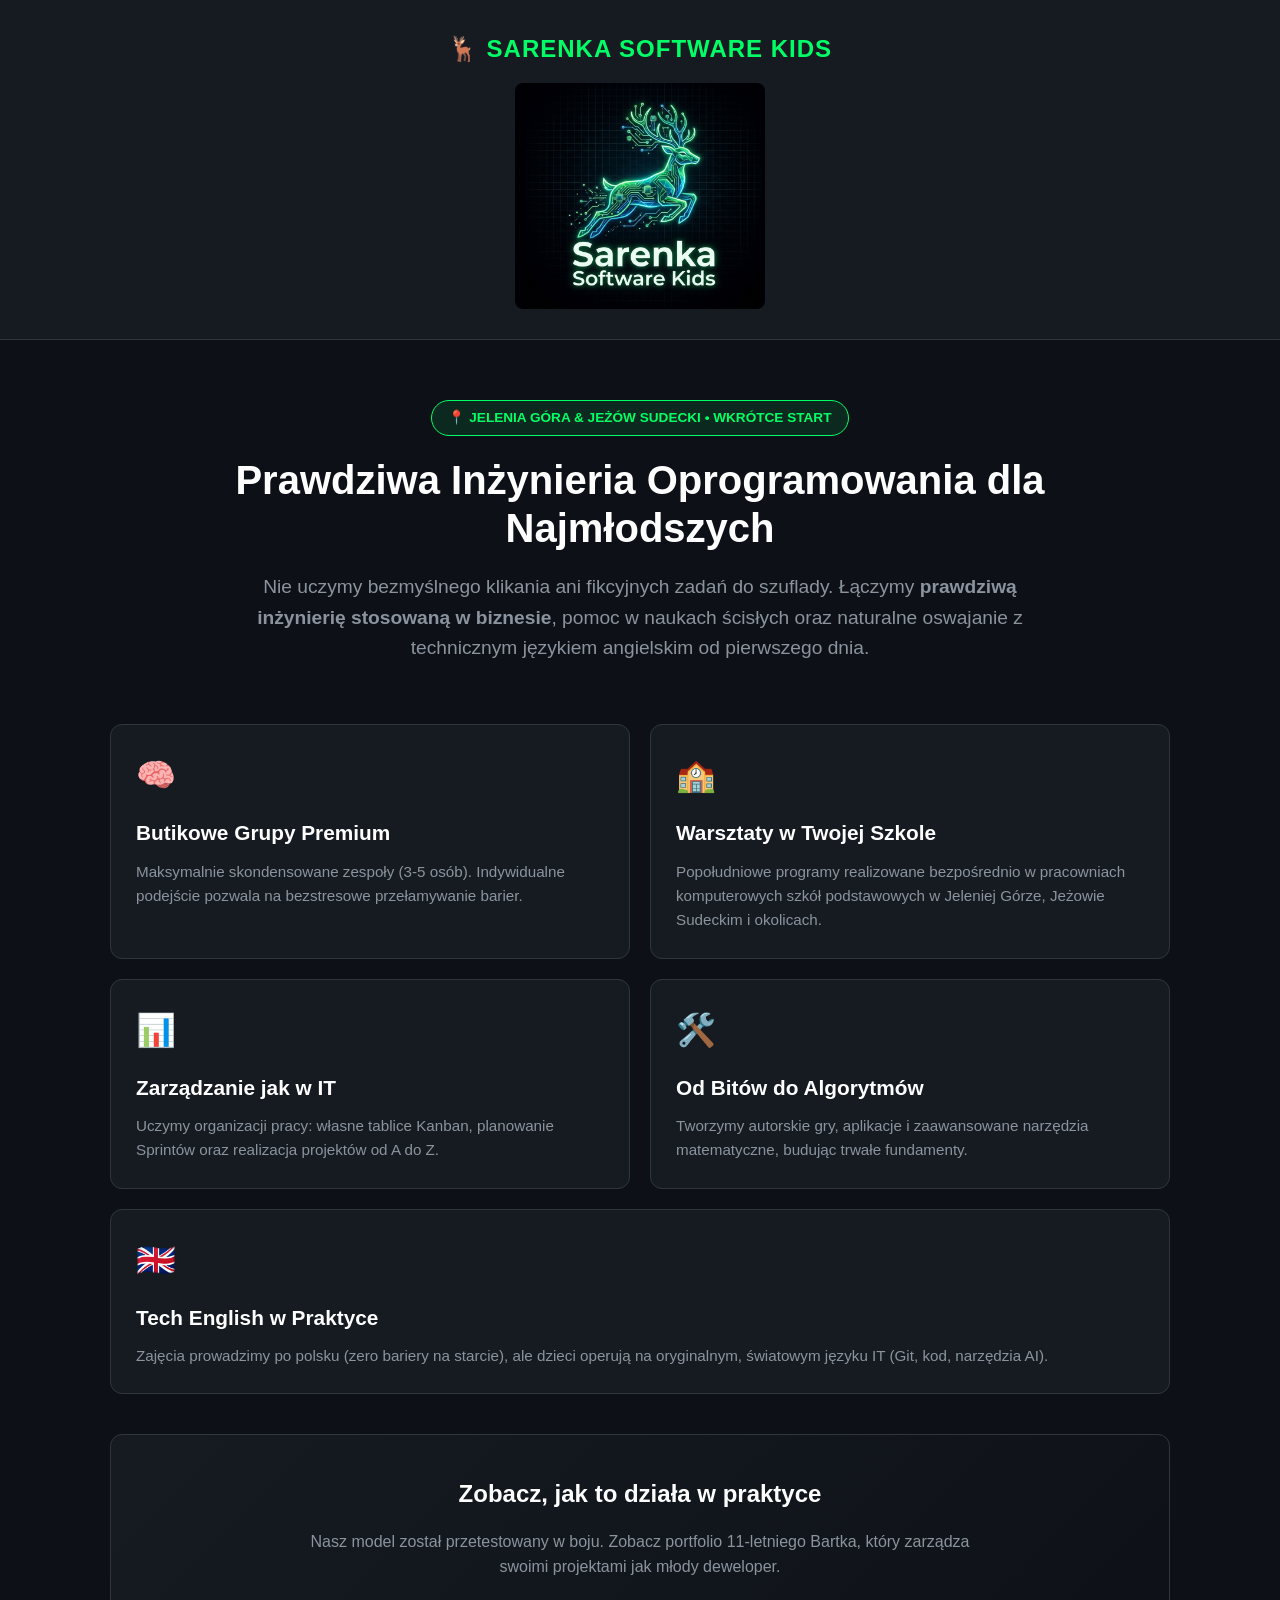
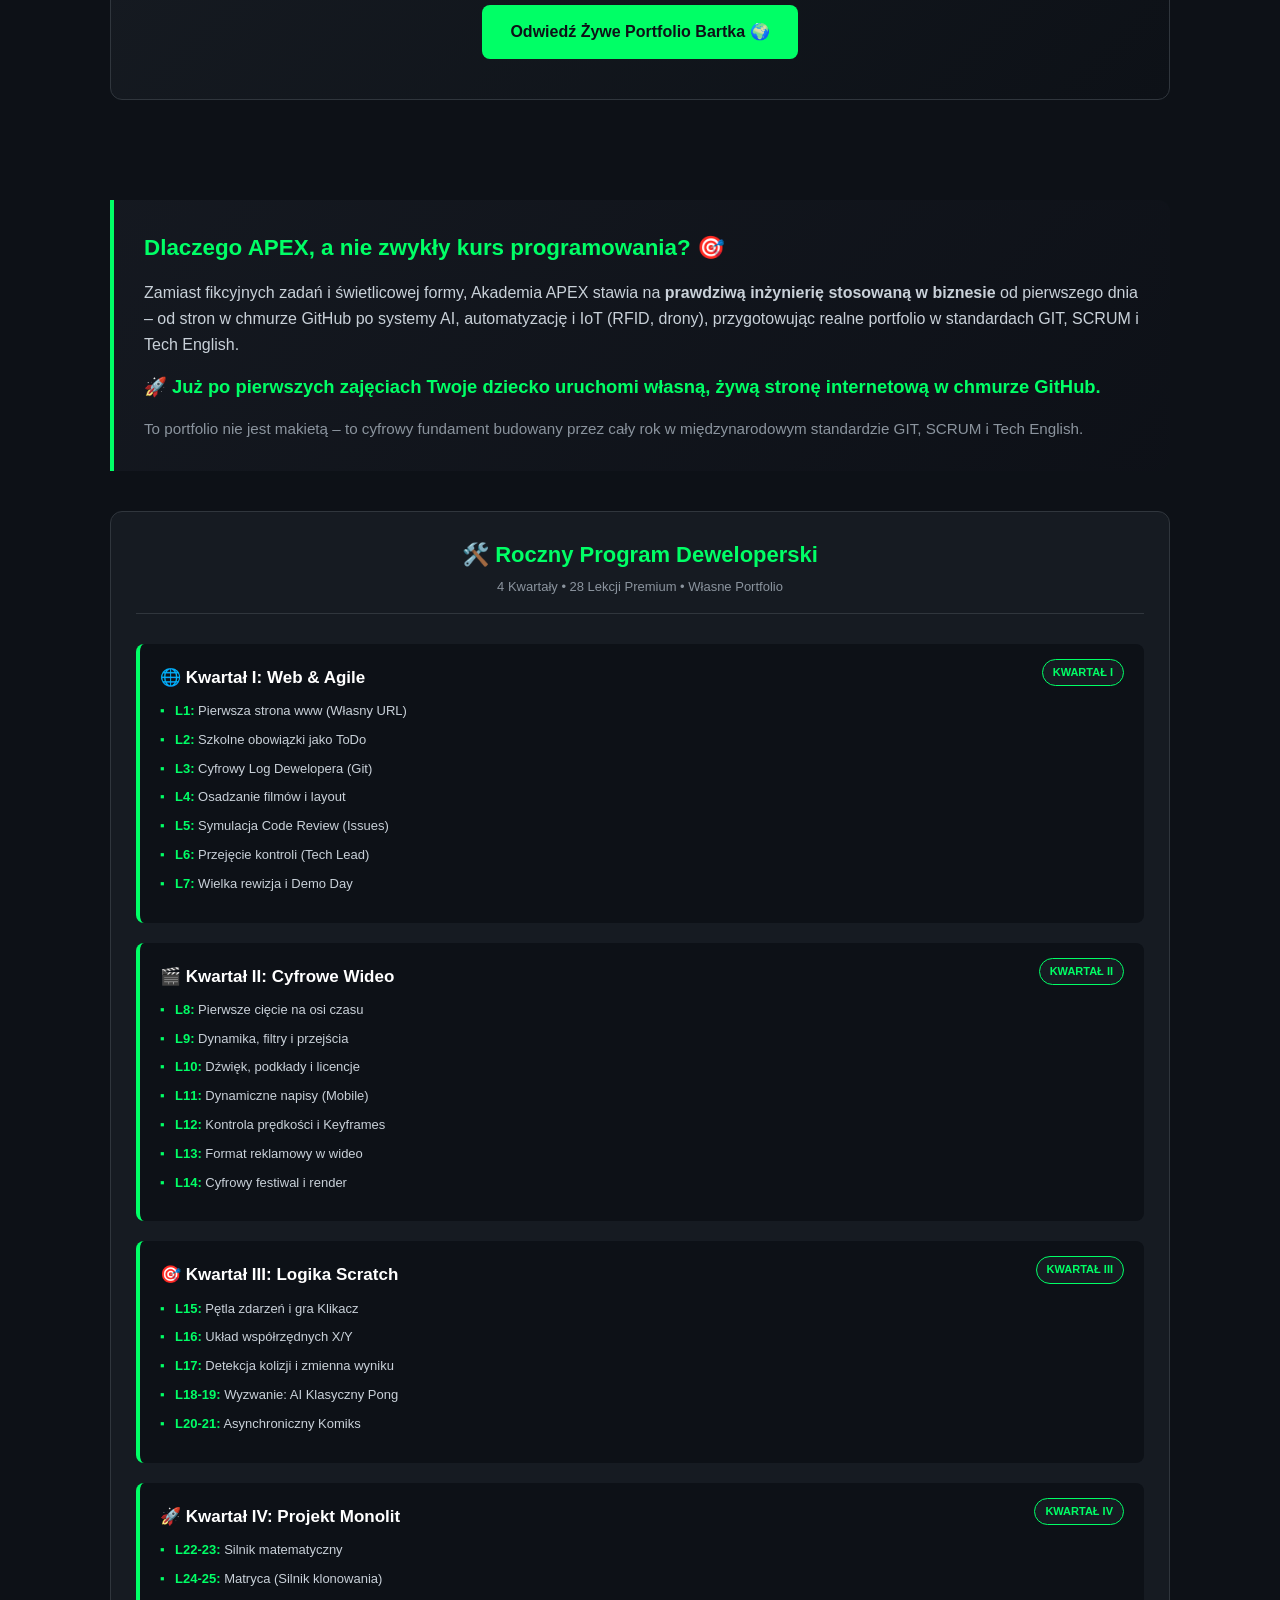
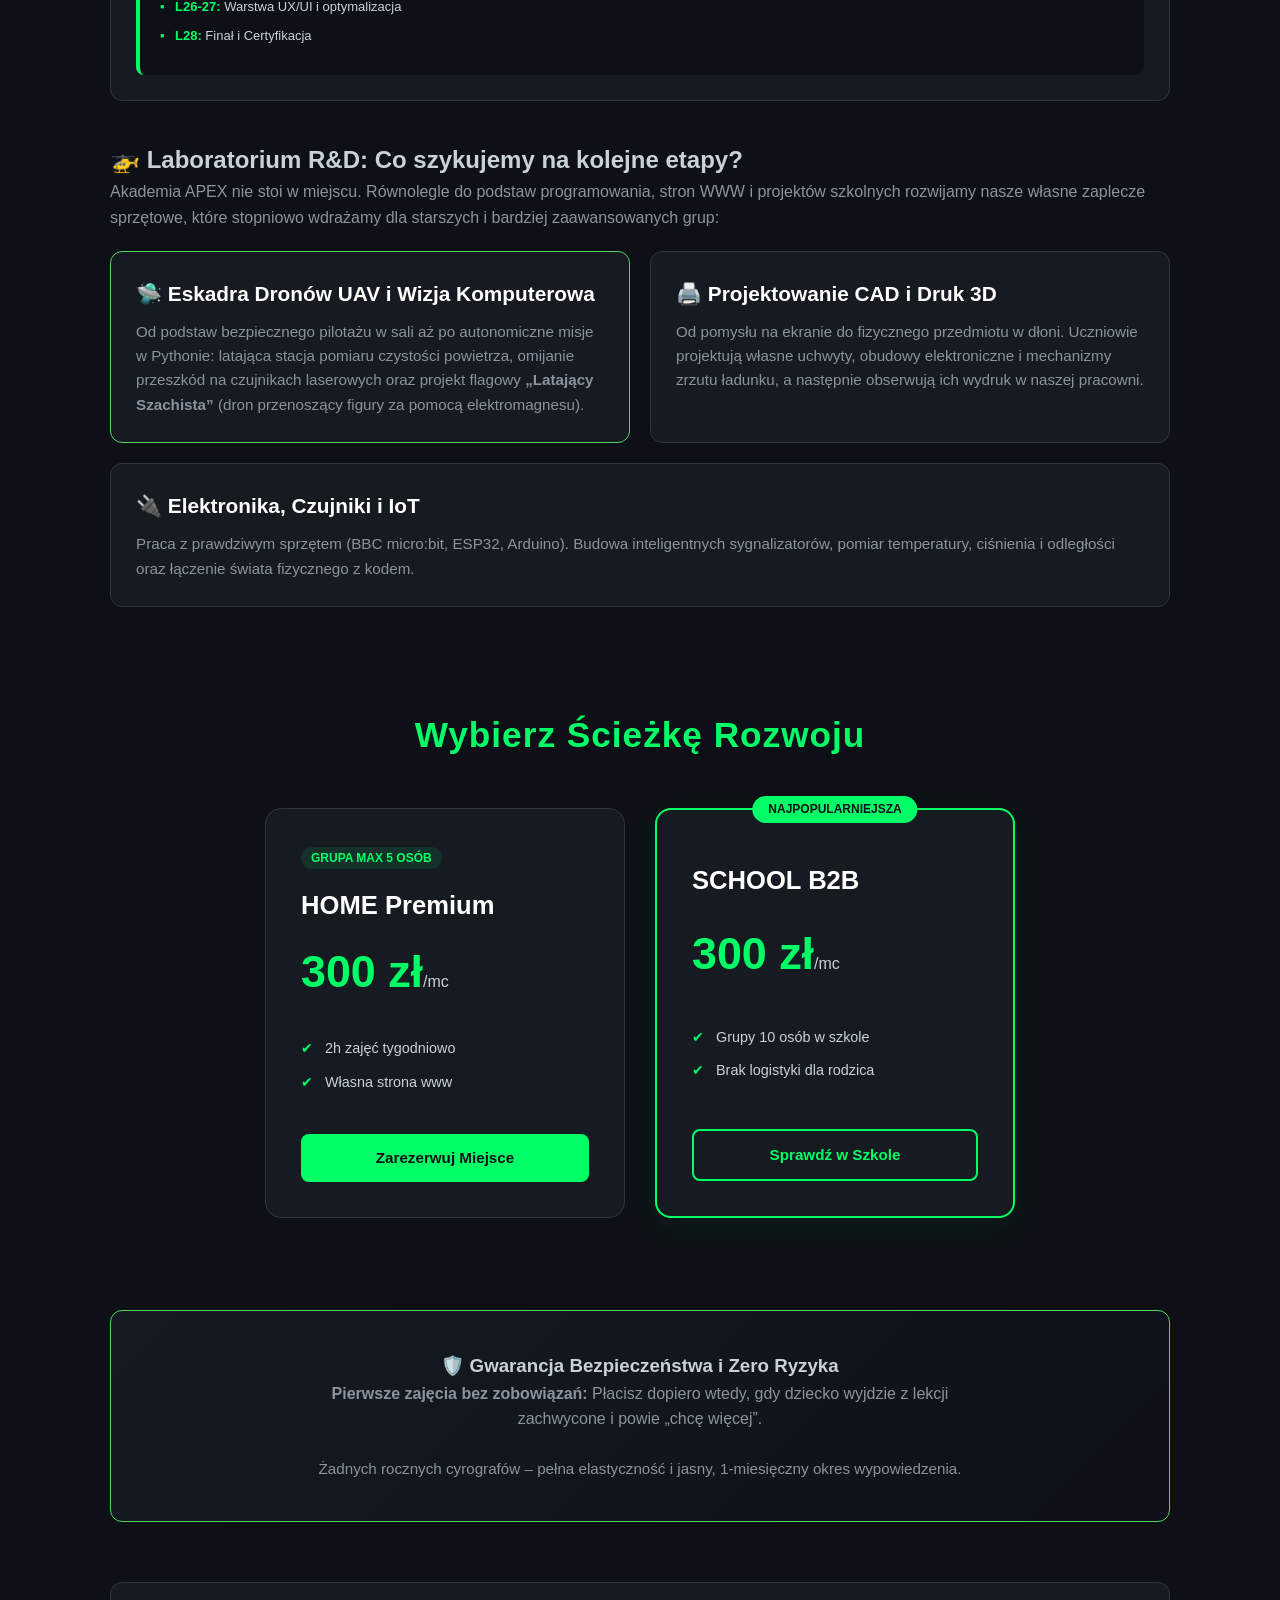
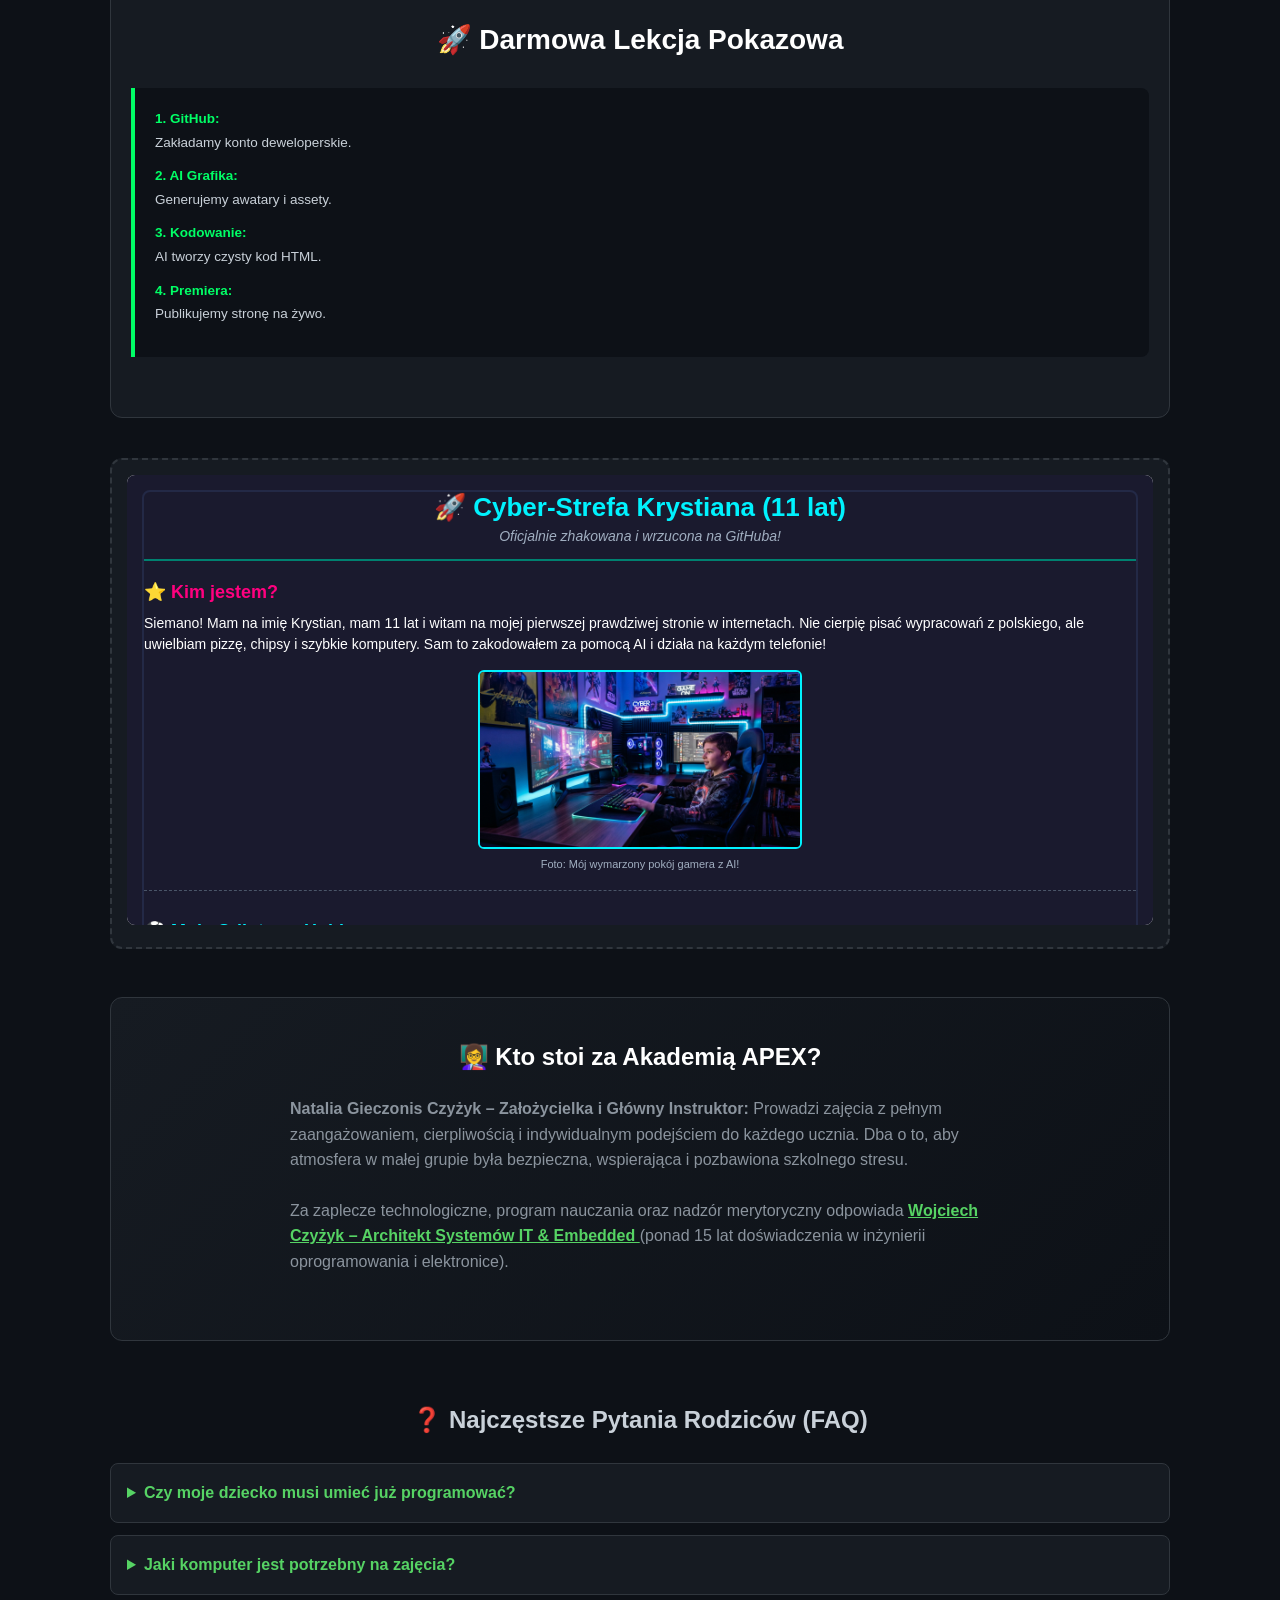
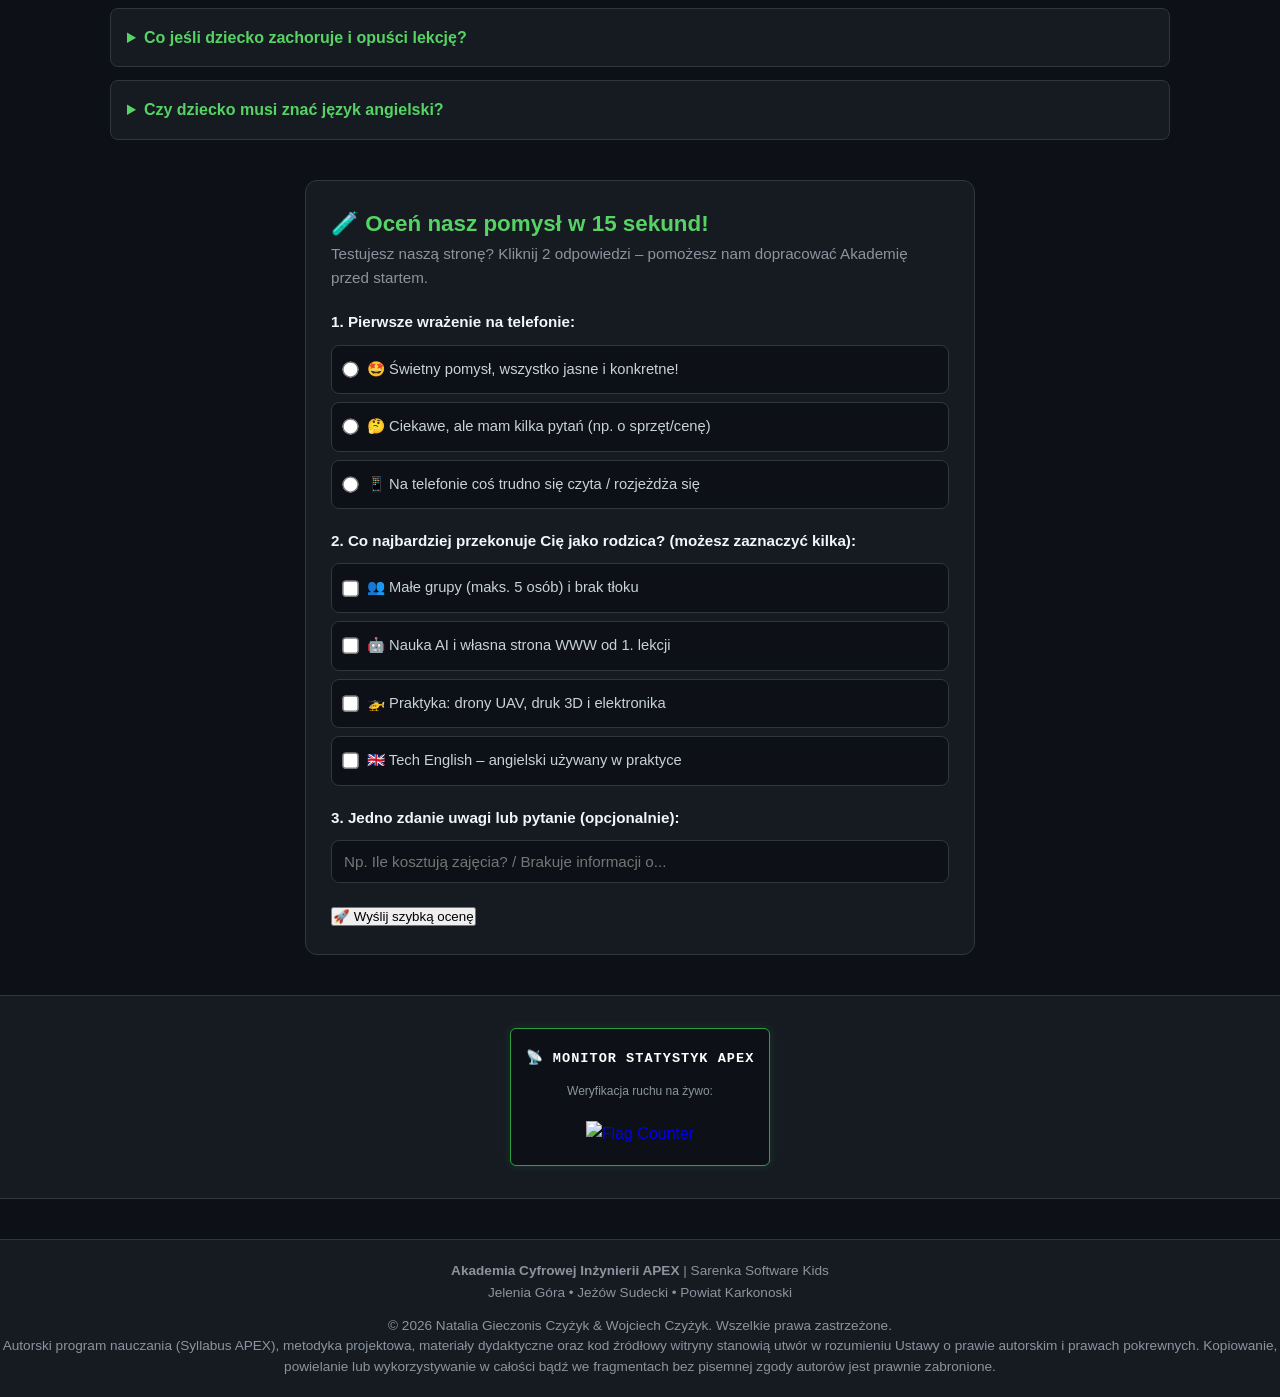
==== index.html @ 39eab071 "Implement UAT feedback form in index.html Added a new UAT feedback section with form inputs for user" ====
<!DOCTYPE html>
<html lang="pl">
<head>
    <meta charset="UTF-8">
    <meta name="viewport" content="width=device-width, initial-scale=1.0">
    <title>Sarenka Software Kids | Nowy Wymiar Edukacji</title>
    <link rel="stylesheet" href="style.css">
    <meta name="description" content="Butikowe warsztaty programowania, AI i projektowania stron WWW dla dzieci w Jeleniej Górze i Jeżowie Sudeckim. Małe grupy max 5 osób. Sprawdź Akademię APEX!">
   <meta property="og:title" content="Sarenka Software Kids | Akademia Cyfrowej Inżynierii APEX">
   <meta property="og:description" content="Już po pierwszych zajęciach Twoje dziecko uruchomi własną stronę WWW w chmurze. Zobacz żywe portfolio 11-letniego Bartka i zarezerwuj miejsce!">
   <meta property="og:image" content="https://wojciechczyzyk.github.io/sarenka/logo-sarenka.jpg">
   <meta property="og:url" content="https://wojciechczyzyk.github.io/sarenka/index.html">
   <meta property="og:type" content="website"> 
</head>
<body>
<header>
    <div class="container">
        <div class="logo-container">
            <div class="logo-placeholder-text">🦌 SARENKA SOFTWARE KIDS</div>
            <div class="logo-description">
                <img src="logo-sarenka.jpg" alt="Logo Sarenka" class="main-logo">
            </div>
        </div>
    </div>
</header>

<main class="container">
    
    <section class="hero">
        <div class="badge">📍 JELENIA GÓRA & JEŻÓW SUDECKI • WKRÓTCE START</div>
      
        <h1>Prawdziwa Inżynieria Oprogramowania dla Najmłodszych</h1>
        <p class="lead">  Nie uczymy bezmyślnego klikania ani fikcyjnych zadań do szuflady. Łączymy <strong>prawdziwą inżynierię stosowaną w biznesie</strong>, pomoc w naukach ścisłych oraz naturalne oswajanie z technicznym językiem angielskim od pierwszego dnia.
  </p>

    </section>

        <section class="grid">
        <div class="card">
            <span class="card-icon">🧠</span>
            <h3>Butikowe Grupy Premium</h3>
            <p>Maksymalnie skondensowane zespoły (3-5 osób). Indywidualne podejście pozwala na bezstresowe przełamywanie barier.</p>
        </div>
        <div class="card">
            <span class="card-icon">🏫</span>
            <h3>Warsztaty w Twojej Szkole</h3>
            <p>Popołudniowe programy realizowane bezpośrednio w pracowniach komputerowych szkół podstawowych w Jeleniej Górze, Jeżowie Sudeckim i okolicach.</p>
        </div>
        <div class="card">
            <span class="card-icon">📊</span>
            <h3>Zarządzanie jak w IT</h3>
            <p>Uczymy organizacji pracy: własne tablice Kanban, planowanie Sprintów oraz realizacja projektów od A do Z.</p>
        </div> 
        <div class="card">
            <span class="card-icon">🛠️</span>
            <h3>Od Bitów do Algorytmów</h3>
            <p>Tworzymy autorskie gry, aplikacje i zaawansowane narzędzia matematyczne, budując trwałe fundamenty.</p>
        </div>
        <div class="card">
            <span class="card-icon">🇬🇧</span>
            <h3>Tech English w Praktyce</h3>
             <p>Zajęcia prowadzimy po polsku (zero bariery na starcie), ale dzieci operują na oryginalnym, światowym języku IT (Git, kod, narzędzia AI).</p>
        </div>
            
    </section>

    <section class="showcase-box">
        <h2>Zobacz, jak to działa w praktyce</h2>
        <p>Nasz model został przetestowany w boju. Zobacz portfolio 11-letniego Bartka, który zarządza swoimi projektami jak młody deweloper.</p>
        <a href="https://bartekczyzyk.github.io" target="_blank" class="showcase-btn">Odwiedź Żywe Portfolio Bartka 🌍</a>
    </section>

    <section id="program-edukacyjny">
        <div class="marketing-intro">
            <h3>Dlaczego APEX, a nie zwykły kurs programowania? 🎯</h3>          
            <p>Zamiast fikcyjnych zadań i świetlicowej formy, Akademia APEX stawia na <strong>prawdziwą inżynierię stosowaną w biznesie</strong> od pierwszego dnia – od stron w chmurze GitHub po systemy AI, automatyzację i IoT (RFID, drony), przygotowując realne portfolio w standardach GIT, SCRUM i Tech English.</p>         
            <p class="highlight-text">🚀 Już po pierwszych zajęciach Twoje dziecko uruchomi własną, żywą stronę internetową w chmurze GitHub.</p>    
            <p class="muted-text">To portfolio nie jest makietą – to cyfrowy fundament budowany przez cały rok w międzynarodowym standardzie GIT, SCRUM i Tech English.</p>
        </div>      
        
        <div class="syllabus-container">
            <div class="syllabus-header">
                <h2>🛠️ Roczny Program Deweloperski</h2>
                <p>4 Kwartały • 28 Lekcji Premium • Własne Portfolio</p>
            </div>
            <!-- Kwartały programu (wygenerowane stylem) -->
            <div class="quarter-card"><div class="quarter-badge">Kwartał I</div><h3>🌐 Kwartał I: Web & Agile</h3><ul class="lessons-list"><li><span>L1:</span> Pierwsza strona www (Własny URL)</li><li><span>L2:</span> Szkolne obowiązki jako ToDo</li><li><span>L3:</span> Cyfrowy Log Dewelopera (Git)</li><li><span>L4:</span> Osadzanie filmów i layout</li><li><span>L5:</span> Symulacja Code Review (Issues)</li><li><span>L6:</span> Przejęcie kontroli (Tech Lead)</li><li><span>L7:</span> Wielka rewizja i Demo Day</li></ul></div>
            <div class="quarter-card"><div class="quarter-badge">Kwartał II</div><h3>🎬 Kwartał II: Cyfrowe Wideo</h3><ul class="lessons-list"><li><span>L8:</span> Pierwsze cięcie na osi czasu</li><li><span>L9:</span> Dynamika, filtry i przejścia</li><li><span>L10:</span> Dźwięk, podkłady i licencje</li><li><span>L11:</span> Dynamiczne napisy (Mobile)</li><li><span>L12:</span> Kontrola prędkości i Keyframes</li><li><span>L13:</span> Format reklamowy w wideo</li><li><span>L14:</span> Cyfrowy festiwal i render</li></ul></div>
            <div class="quarter-card"><div class="quarter-badge">Kwartał III</div><h3>🎯 Kwartał III: Logika Scratch</h3><ul class="lessons-list"><li><span>L15:</span> Pętla zdarzeń i gra Klikacz</li><li><span>L16:</span> Układ współrzędnych X/Y</li><li><span>L17:</span> Detekcja kolizji i zmienna wyniku</li><li><span>L18-19:</span> Wyzwanie: AI Klasyczny Pong</li><li><span>L20-21:</span> Asynchroniczny Komiks</li></ul></div>
            <div class="quarter-card"><div class="quarter-badge">Kwartał IV</div><h3>🚀 Kwartał IV: Projekt Monolit</h3><ul class="lessons-list"><li><span>L22-23:</span> Silnik matematyczny</li><li><span>L24-25:</span> Matryca (Silnik klonowania)</li><li><span>L26-27:</span> Warstwa UX/UI i optymalizacja</li><li><span>L28:</span> Finał i Certyfikacja</li></ul></div>
        </div>
    </section>
<!-------------------- PLANY NA ROZWOJ AKADEMII --------------->

    <!-- SEKCJA: LABORATORIUM R&D (ZAJAWKA KOLEJNYCH ETAPÓW) -->
<section class="section" id="laboratorium-rd">
    <h2>🚁 Laboratorium R&amp;D: Co szykujemy na kolejne etapy?</h2>
    <p style="color: #8b949e; margin-bottom: 20px;">
        Akademia APEX nie stoi w miejscu. Równolegle do podstaw programowania, stron WWW i projektów szkolnych rozwijamy nasze własne zaplecze sprzętowe, które stopniowo wdrażamy dla starszych i bardziej zaawansowanych grup:
    </p>
    <div class="grid">
        <div class="card" style="border-color: #56D364;">
            <h3>🛸 Eskadra Dronów UAV i Wizja Komputerowa</h3>
            <p>Od podstaw bezpiecznego pilotażu w sali aż po autonomiczne misje w Pythonie: latająca stacja pomiaru czystości powietrza, omijanie przeszkód na czujnikach laserowych oraz projekt flagowy <strong>„Latający Szachista”</strong> (dron przenoszący figury za pomocą elektromagnesu).</p>
        </div>
        <div class="card">
            <h3>🖨️ Projektowanie CAD i Druk 3D</h3>
            <p>Od pomysłu na ekranie do fizycznego przedmiotu w dłoni. Uczniowie projektują własne uchwyty, obudowy elektroniczne i mechanizmy zrzutu ładunku, a następnie obserwują ich wydruk w naszej pracowni.</p>
        </div>
        <div class="card">
            <h3>🔌 Elektronika, Czujniki i IoT</h3>
            <p>Praca z prawdziwym sprzętem (BBC micro:bit, ESP32, Arduino). Budowa inteligentnych sygnalizatorów, pomiar temperatury, ciśnienia i odległości oraz łączenie świata fizycznego z kodem.</p>
        </div>
    </div>
</section>


<!------------ FORMULARZ CENNIK ------------>
    <section id="cennik">
    <div class="cennik-header"><h2>Wybierz Ścieżkę Rozwoju</h2></div>
    <div class="price-grid">
        <!-- Ścieżka HOME: Przekierowanie do Formularza Rezerwacji Formspree -->
        <div class="price-card">
            <div>
                <span class="card-badge">Grupa Max 5 osób</span>
                <h3>HOME Premium</h3>
                <div class="price-box"><span class="amount">300 zł</span><span>/mc</span></div>
                <ul class="features-list">
                    <li><span>✔</span> 2h zajęć tygodniowo</li>
                    <li><span>✔</span> Własna strona www</li>
                </ul>
            </div>
            <a href="rezerwacja.html" class="btn-primary" style="text-align: center; display: block; text-decoration: none;">Zarezerwuj Miejsce</a>
        </div>

        <!-- Ścieżka SCHOOL: Przekierowanie do Karty Informacyjnej Szkoły -->
        <div class="price-card popular">
            <div class="ribbon">Najpopularniejsza</div>
            <h3>SCHOOL B2B</h3>
            <div class="price-box"><span class="amount">300 zł</span><span>/mc</span></div>
            <ul class="features-list">
                <li><span>✔</span> Grupy 10 osób w szkole</li>
                <li><span>✔</span> Brak logistyki dla rodzica</li>
            </ul>
            <a href="szkola.html" class="btn-secondary" style="text-align: center; display: block; text-decoration: none;">Sprawdź w Szkole</a>
        </div>
    </div>
</section>
<!--------- KONIEC FORMULARZ ZAPISY CENNIK---------->
<section class="showcase-box" style="margin-top: 2rem; border-color: #56D364;">
    <h3>🛡️ Gwarancja Bezpieczeństwa i Zero Ryzyka</h3>
    <p><strong>Pierwsze zajęcia bez zobowiązań:</strong> Płacisz dopiero wtedy, gdy dziecko wyjdzie z lekcji zachwycone i powie „chcę więcej”.</p>
    <p style="margin-bottom: 0; color: #8b949e; font-size: 0.95rem;">Żadnych rocznych cyrografów – pełna elastyczność i jasny, 1-miesięczny okres wypowiedzenia.</p>
</section>

    
    <section id="lekcja-pokazowa" class="showcase-section">
        <div class="showcase-header"><h2>🚀 Darmowa Lekcja Pokazowa</h2></div>
        <div class="steps-container">
            <ul class="steps-list">
                <li><strong>1. GitHub:</strong> Zakładamy konto deweloperskie.</li>
                <li><strong>2. AI Grafika:</strong> Generujemy awatary i assety.</li>
                <li><strong>3. Kodowanie:</strong> AI tworzy czysty kod HTML.</li>
                <li><strong>4. Premiera:</strong> Publikujemy stronę na żywo.</li>
            </ul>
        </div>
    </section>

    <div class="live-preview-box">
        <iframe src="show_page.html" class="preview-iframe"></iframe>
    </div>
<!--------------- SEKCJA ZAUFANIA -------------------->
    <section class="showcase-box" style="margin-top: 3rem; text-align: left;">
    <h2 style="text-align: center; margin-bottom: 1.2rem;">👩‍🏫 Kto stoi za Akademią APEX?</h2>
    <p><strong>Natalia Gieczonis Czyżyk – Założycielka i Główny Instruktor:</strong> Prowadzi zajęcia z pełnym zaangażowaniem, cierpliwością i indywidualnym podejściem do każdego ucznia. Dba o to, aby atmosfera w małej grupie była bezpieczna, wspierająca i pozbawiona szkolnego stresu.</p>
        
    <p style="margin-top: 12px;">
    Za zaplecze technologiczne, program nauczania oraz nadzór merytoryczny odpowiada 
    <a href="https://wojciechczyzyk.github.io/" target="_blank" style="color: #56D364; font-weight: bold; text-decoration: underline;">
        Wojciech Czyżyk – Architekt Systemów IT & Embedded
    </a> (ponad 15 lat doświadczenia w inżynierii oprogramowania i elektronice).
    </p>

    </section>

<!---------------- FAQ --------------------->
<section id="faq" style="margin-top: 3rem;">
    <h2 style="text-align: center; margin-bottom: 1.5rem;">❓ Najczęstsze Pytania Rodziców (FAQ)</h2>
    
    <details style="background: #161b22; border: 1px solid #30363d; border-radius: 8px; padding: 1rem; margin-bottom: 0.8rem; cursor: pointer;">
        <summary style="font-weight: bold; color: #56D364;">Czy moje dziecko musi umieć już programować?</summary>
        <p style="margin-top: 0.8rem; margin-bottom: 0; color: #c9d1d9;">Nie. Zaczynamy od kompletnego zera. Uczymy logicznego myślenia, pracy projektowej i obsługi profesjonalnych narzędzi, a nie wkuwania trudnych komend na pamięć.</p>
    </details>

    <details style="background: #161b22; border: 1px solid #30363d; border-radius: 8px; padding: 1rem; margin-bottom: 0.8rem; cursor: pointer;">
        <summary style="font-weight: bold; color: #56D364;">Jaki komputer jest potrzebny na zajęcia?</summary>
        <p style="margin-top: 0.8rem; margin-bottom: 0; color: #c9d1d9;">Wystarczy dowolny, sprawny laptop z ładowarką i WiFi (Windows lub Mac). Nie musi to być drogi sprzęt gamingowy – wszystkie nasze narzędzia działają płynnie w chmurze.</p>
    </details>

    <details style="background: #161b22; border: 1px solid #30363d; border-radius: 8px; padding: 1rem; margin-bottom: 0.8rem; cursor: pointer;">
        <summary style="font-weight: bold; color: #56D364;">Co jeśli dziecko zachoruje i opuści lekcję?</summary>
        <p style="margin-top: 0.8rem; margin-bottom: 0; color: #c9d1d9;">Żaden materiał nie przepadnie. Dziecko może odrobić zajęcia w innej grupie w miarę dostępności miejsc lub nadrobić temat w domu z krótkim, 3-minutowym wideo-poradnikiem krok po kroku.</p>
    </details>

    <details style="background: #161b22; border: 1px solid #30363d; border-radius: 8px; padding: 1rem; margin-bottom: 0.8rem; cursor: pointer;">
        <summary style="font-weight: bold; color: #56D364;">Czy dziecko musi znać język angielski?</summary>
        <p style="margin-top: 0.8rem; margin-bottom: 0; color: #c9d1d9;">Zajęcia prowadzimy w języku polskim, więc nie ma żadnej bariery na starcie. Stopniowo i naturalnie oswajamy dzieci z oryginalnymi pojęciami ze świata IT (Tech English).</p>
    </details>
</section>
<!---------------- KONIEC FAQ'U ------------->
    
</main>

<!-- KOMPONENT ANKIETY Nowa WERSJA APEX -->
<!-- SEKCJA SZYBKIEJ OPINII UAT -->
<section id="opinia-uat" class="uat-section">
    <div id="uat-wrapper" class="uat-box">
        <h2>🧪 Oceń nasz pomysł w 15 sekund!</h2>
        <p class="uat-subtitle">Testujesz naszą stronę? Kliknij 2 odpowiedzi – pomożesz nam dopracować Akademię przed startem.</p>

        <form id="uat-form">
            <input type="hidden" name="typ_formularza" value="UAT_Opinia_Testera">

            <div class="uat-group">
                <label class="uat-label">1. Pierwsze wrażenie na telefonie:</label>
                <label class="uat-option"><input type="radio" name="wrazenie" value="Swietny pomysl i wszystko jasne" required> 🤩 Świetny pomysł, wszystko jasne i konkretne!</label>
                <label class="uat-option"><input type="radio" name="wrazenie" value="Ciekawe, ale brakuje mi konkretow"> 🤔 Ciekawe, ale mam kilka pytań (np. o sprzęt/cenę)</label>
                <label class="uat-option"><input type="radio" name="wrazenie" value="Problem z czytelnoscia na telefonie"> 📱 Na telefonie coś trudno się czyta / rozjeżdża się</label>
            </div>

            <div class="uat-group">
                <label class="uat-label">2. Co najbardziej przekonuje Cię jako rodzica? (możesz zaznaczyć kilka):</label>
                <label class="uat-option"><input type="checkbox" name="atuty" value="Male grupy max 5 osob"> 👥 Małe grupy (maks. 5 osób) i brak tłoku</label>
                <label class="uat-option"><input type="checkbox" name="atuty" value="AI i wlasna strona od 1 lekcji"> 🤖 Nauka AI i własna strona WWW od 1. lekcji</label>
                <label class="uat-option"><input type="checkbox" name="atuty" value="Drony druk 3D elektronika"> 🚁 Praktyka: drony UAV, druk 3D i elektronika</label>
                <label class="uat-option"><input type="checkbox" name="atuty" value="Tech English w praktyce"> 🇬🇧 Tech English – angielski używany w praktyce</label>
            </div>

            <div class="uat-group">
                <label class="uat-label" for="uat-uwagi">3. Jedno zdanie uwagi lub pytanie (opcjonalnie):</label>
                <input type="text" id="uat-uwagi" name="uwagi" class="uat-input" placeholder="Np. Ile kosztują zajęcia? / Brakuje informacji o...">
            </div>

            <button type="submit" id="uat-btn" class="cta-button">🚀 Wyślij szybką ocenę</button>
        </form>
    </div>
</section>

<script>
document.getElementById('uat-form').addEventListener('submit', async function(e) {
    e.preventDefault();
    const btn = document.getElementById('uat-btn');
    btn.disabled = true;
    btn.innerText = '⏳ Wysyłanie oceny...';

    const formData = new FormData(this);
    const data = {
        typ_formularza: formData.get('typ_formularza'),
        wrazenie: formData.get('wrazenie'),
        atuty: formData.getAll('atuty').join(', ') || 'Nie zaznaczono',
        uwagi: formData.get('uwagi') || 'Brak dodatkowych uwag'
    };

    try {
        await fetch('TWOJ_WEBHOOK_URL', {
            method: 'POST',
            headers: { 'Content-Type': 'application/json' },
            body: JSON.stringify(data)
        });

        document.getElementById('uat-wrapper').innerHTML = `
            <div style="text-align: center; padding: 20px 10px;">
                <h3 style="color: #56D364; font-size: 1.4rem; margin-bottom: 10px;">✅ Dziękujemy za pomoc w testach!</h3>
                <p style="color: #c9d1d9;">Twoja opinia właśnie trafiła do naszego zespołu. Dzięki takim wskazówkom tworzymy miejsce idealnie dopasowane do dzieci i rodziców.</p>
            </div>
        `;
    } catch (err) {
        btn.disabled = false;
        btn.innerText = '❌ Błąd sieci – spróbuj ponownie';
    }
});
</script>

<!-- KOMIEC KOMPONENT ANKIETY WALIDACYJNEJ APEX -->

<!-- Centralny Monitor Ruchu i Statystyk (Flag Counter Premium Dark Theme) -->

<!-- Centralny Monitor Ruchu i Statystyk (Flag Counter Premium Dark Theme - Fixed Slim Version) -->
<section id="analytics-monitor" style="background: #161b22; border-top: 1px solid #30363d; border-bottom: 1px solid #30363d; padding: 2rem 1rem; text-align: center;">
    <div style="max-width: 100%; width: 260px; margin: 0 auto; border: 1px solid #2ea043; border-radius: 6px; padding: 1.2rem 0.8rem; background: #0d1117; box-shadow: 0 0 10px rgba(46, 160, 67, 0.2); box-sizing: border-box;">
        <h3 style="color: #fff; font-family: monospace; font-size: 0.85rem; margin-top: 0; margin-bottom: 0.8rem; text-transform: uppercase; letter-spacing: 1px;">📡 Monitor Statystyk APEX</h3>
        <p style="color: #8b949e; font-size: 0.75rem; margin-bottom: 1.2rem;">Weryfikacja ruchu na żywo:</p>
        
        <!-- Czysta, naprawiona struktura linku i obrazka (token: CTci, styl: Cyber-Green Dark Mode) -->

<a href="https://info.flagcounter.com/hopw" style="display: block; width: 100%; text-decoration: none;">
    <img src="https://s05.flagcounter.com/count2/hopw/bg_050505/txt_EBFCFC/border_CCCCCC/columns_2/maxflags_10/viewers_0/labels_0/pageviews_0/flags_0/percent_0/" alt="Flag Counter" border="0">
</a>
    </div>
</section>

<footer>
    <p><strong>Akademia Cyfrowej Inżynierii APEX</strong> | Sarenka Software Kids</p>
    <p>Jelenia Góra • Jeżów Sudecki • Powiat Karkonoski</p>
    <p style="font-size: 0.85rem; color: #8b949e; margin-top: 12px; line-height: 1.5;">
        &copy; 2026 Natalia Gieczonis Czyżyk &amp; Wojciech Czyżyk. Wszelkie prawa zastrzeżone.<br>
        Autorski program nauczania (Syllabus APEX), metodyka projektowa, materiały dydaktyczne oraz kod źródłowy witryny stanowią utwór w rozumieniu Ustawy o prawie autorskim i prawach pokrewnych. Kopiowanie, powielanie lub wykorzystywanie w całości bądź we fragmentach bez pisemnej zgody autorów jest prawnie zabronione.
    </p>
</footer>


</body>
</html>
---- style.css ----
/* ==========================================================================
   1. RESET I STRUKTURA BAZOWA
   ========================================================================== */
* {
    box-sizing: border-box;
    margin: 0;
    padding: 0;
}

body {
    font-family: 'Segoe UI', Tahoma, Geneva, Verdana, sans-serif;
    background-color: #0d1117;
    color: #c9d1d9;
    line-height: 1.6;
}

.container {
    width: 100%;
    max-width: 1100px;
    margin: 0 auto;
    padding: 0 20px;
}

/* NAGŁÓWEK I LOGO */
header {
    background-color: #161b22;
    padding: 30px 0;
    border-bottom: 1px solid #30363d;
}

.logo-container {
    text-align: center;
}

.logo-placeholder-text {
    font-size: 1.5rem;
    font-weight: bold;
    color: #00ff66;
    letter-spacing: 1px;
    margin-bottom: 10px;
}

.main-logo {
    width: 100%;
    max-width: 250px;
    height: auto;
    display: block;
    margin: 15px auto 0 auto;
    border-radius: 8px;
}

/* HERO SECTION */
.hero {
    text-align: center;
    padding: 60px 0;
}

.badge {
    display: inline-block;
    background-color: rgba(0, 255, 102, 0.1);
    color: #00ff66;
    padding: 6px 16px;
    border-radius: 20px;
    font-size: 0.85rem;
    font-weight: bold;
    margin-bottom: 20px;
    border: 1px solid #00ff66;
}

.hero h1 {
    font-size: 2.5rem;
    color: #ffffff;
    margin-bottom: 20px;
    line-height: 1.2;
}

.hero .lead {
    font-size: 1.2rem;
    color: #8b949e;
    max-width: 800px;
    margin: 0 auto;
}

/* ==========================================================================
   2. SIATKA WIZYTÓWEK (GRID) I SYLLABUS
   ========================================================================== */
.grid {
    display: flex;
    flex-wrap: wrap;
    gap: 20px;
    margin-bottom: 40px;
}

.card {
    background-color: #161b22;
    border: 1px solid #30363d;
    border-radius: 12px;
    padding: 25px;
    flex: 1 1 calc(50% - 10px);
    min-width: 280px;
}

.card-icon {
    font-size: 2rem;
    display: block;
    margin-bottom: 15px;
}

.card h3 {
    color: #ffffff;
    margin-bottom: 10px;
    font-size: 1.3rem;
}

.card p {
    color: #8b949e;
    font-size: 0.95rem;
}

.showcase-box {
    background: linear-gradient(135deg, #161b22 0%, #0d1117 100%);
    border: 1px solid #30363d;
    padding: 40px 20px;
    border-radius: 12px;
    text-align: center;
    margin-bottom: 60px;
}

.showcase-box h2 { color: #ffffff; margin-bottom: 15px; }
.showcase-box p { color: #8b949e; max-width: 700px; margin: 0 auto 25px auto; }

.showcase-btn {
    display: inline-block;
    background-color: #00ff66;
    color: #0d1117;
    padding: 14px 28px;
    border-radius: 8px;
    font-weight: bold;
    text-decoration: none;
}

#program-edukacyjny { padding: 40px 0; }

.marketing-intro {
    background: linear-gradient(135deg, rgba(22, 27, 34, 0.8) 0%, rgba(13, 17, 23, 0.8) 100%);
    border-left: 4px solid #00ff66;
    padding: 30px;
    border-radius: 0 12px 12px 0;
    margin-bottom: 40px;
}

.marketing-intro h3 { color: #00ff66; font-size: 1.4rem; margin-bottom: 15px; }
.marketing-intro .highlight-text { color: #00ff66; font-size: 1.15rem; font-weight: bold; margin: 15px 0; }
.marketing-intro .muted-text { color: #8b949e; font-size: 0.95rem; }

.syllabus-container { background-color: #161b22; padding: 25px; border-radius: 12px; border: 1px solid #30363d; }
.syllabus-header { text-align: center; margin-bottom: 30px; border-bottom: 1px solid #30363d; padding-bottom: 15px; }
.syllabus-header h2 { color: #00ff66; font-size: 22px; margin-bottom: 5px; }
.syllabus-header p { color: #8b949e; font-size: 13px; }

.quarter-card { background-color: #0d1117; border-radius: 8px; padding: 20px; margin-bottom: 20px; border-left: 4px solid #00ff66; position: relative; }
.quarter-card:last-child { margin-bottom: 0; }
.quarter-badge { position: absolute; top: 15px; right: 20px; background-color: #161b22; color: #00ff66; padding: 4px 10px; border-radius: 20px; font-size: 11px; font-weight: bold; text-transform: uppercase; border: 1px solid #00ff66; }
.quarter-card h3 { color: #ffffff; font-size: 17px; margin-bottom: 10px; padding-right: 90px; }
.quarter-desc { color: #8b949e; font-size: 13px; margin-bottom: 15px; }
.lessons-list { list-style: none; }
.lessons-list li { font-size: 13px; color: #c9d1d9; margin-bottom: 8px; padding-left: 15px; position: relative; }
.lessons-list li::before { content: "▪"; color: #00ff66; position: absolute; left: 0; top: 0; }
.lessons-list li span { color: #00ff66; font-weight: bold; }


/* ==========================================================================
   3. CENNIK, LEKCJA POKAZOWA I PANCERNE RWD
   ========================================================================== */
#cennik { padding: 60px 0; margin-top: 40px; }
.cennik-header { text-align: center; margin-bottom: 45px; }
.cennik-header h2 { color: #00ff66; font-size: 2.2rem; margin-bottom: 15px; letter-spacing: 1px; }
.cennik-header p { color: #8b949e; }

.price-grid { display: flex; flex-wrap: wrap; justify-content: center; gap: 30px; width: 100%; }
.price-card { background-color: #161b22; border: 1px solid #30363d; border-radius: 16px; padding: 35px; width: 100%; max-width: 360px; display: flex; flex-direction: column; justify-content: space-between; position: relative; }
.price-card.popular { border: 2px solid #00ff66; box-shadow: 0 10px 30px rgba(0, 255, 102, 0.05); }

.card-badge { background-color: rgba(0, 255, 102, 0.1); color: #00ff66; padding: 4px 10px; border-radius: 20px; font-size: 0.75rem; font-weight: bold; text-transform: uppercase; }
.ribbon { position: absolute; top: -14px; left: 50%; transform: translateX(-50%); background-color: #00ff66; color: #0d1117; padding: 4px 16px; border-radius: 20px; font-size: 0.75rem; font-weight: bold; text-transform: uppercase; }
.price-card h3 { font-size: 1.6rem; margin: 15px 0 10px 0; color: #ffffff; }
.card-text { color: #8b949e; font-size: 0.9rem; margin-bottom: 25px; }
.price-box { margin-bottom: 30px; }
.price-box .amount { font-size: 2.8rem; font-weight: bold; color: #00ff66; }
.features-list { list-style: none; font-size: 0.9rem; }
.features-list li { margin-bottom: 10px; color: #c9d1d9; }
.features-list li span { color: #00ff66; margin-right: 8px; }

.btn-primary, .btn-secondary { margin-top: 30px; padding: 12px; border-radius: 8px; font-size: 0.95rem; font-weight: bold; cursor: pointer; width: 100%; border: none; }
.btn-primary { background-color: #00ff66; color: #0d1117; }
.btn-secondary { background-color: transparent; color: #00ff66; border: 2px solid #00ff66; }

.showcase-section { padding: 35px 20px; background-color: #161b22; border-radius: 12px; border: 1px solid #30363d; margin: 40px auto; width: 100%; max-width: 100%; }
.showcase-header { text-align: center; margin-bottom: 25px; }
.badge-free { background-color: #0d1117; color: #00ff66; padding: 5px 12px; border-radius: 20px; font-size: 11px; font-weight: bold; text-transform: uppercase; border: 1px solid #00ff66; display: inline-block; margin-bottom: 12px; }
.showcase-header h2 { font-size: 22px; color: #ffffff; margin-bottom: 12px; }
.showcase-lead { font-size: 14px; color: #8b949e; }
.steps-container { background-color: #0d1117; border-left: 4px solid #00ff66; padding: 20px; border-radius: 0 8px 8px 0; margin-bottom: 25px; }
.steps-container h3 { font-size: 16px; color: #ffffff; margin-bottom: 15px; }
.steps-list { list-style-type: none; }
.steps-list li { margin-bottom: 12px; font-size: 13.5px; color: #c9d1d9; }
.steps-list li strong { color: #00ff66; display: block; margin-bottom: 2px; }

.info-grid { display: flex; flex-direction: column; gap: 15px; width: 100%; }
.info-card { background-color: #0d1117; border: 1px solid #30363d; padding: 20px; border-radius: 8px; width: 100%; }
.info-card h4 { color: #00ff66; font-size: 15px; margin-bottom: 8px; }
.info-card p { font-size: 13px; color: #8b949e; }

.live-preview-box { border: 2px dashed #30363d; padding: 15px; border-radius: 12px; background-color: #161b22; margin: 40px auto; width: 100%; }
.preview-title { text-align: center; font-weight: bold; color: #00ff66; text-transform: uppercase; font-size: 12px; margin-bottom: 15px; }
.preview-iframe { width: 100%; height: 450px; border: none; border-radius: 8px; background-color: #ffffff; }

#apex-survey-section { background: #0d1117; padding: 40px 0; width: 100%; }
#survey-box { background: #161b22; padding: 25px; border-radius: 12px; border: 1px solid #30363d; text-align: center; width: 100%; }
#survey-title { color: #00ff66; font-size: 1.3rem; margin-bottom: 10px; }
#survey-text { font-size: 1rem; color: #c9d1d9; margin-bottom: 20px; }
#survey-buttons { display: flex; gap: 10px; justify-content: center; }
.btn-vote-yes { background: #00ff66; color: #0d1117; border: none; padding: 10px 24px; font-weight: bold; border-radius: 6px; cursor: pointer; }
.btn-vote-no { background: transparent; color: #8b949e; border: 1px solid #30363d; padding: 10px 20px; border-radius: 6px; cursor: pointer; }

footer { background-color: #161b22; padding: 20px 0; text-align: center; border-top: 1px solid #30363d; font-size: 0.85rem; color: #8b949e; margin-top: 40px; }

/* SANDBOX INTERNAL COMPONENTS */
.sandbox-body { background-color: #ffffff; padding: 10px; height: auto; }
.project-item { margin-bottom: 25px; padding-bottom: 15px; border-bottom: 1px dashed #e0e0e0; }
.project-item:last-child { border-bottom: none; }
.project-item h3 { color: #2c3e50; font-size: 16px; margin-bottom: 8px; }
.project-item p { font-size: 14px; color: #555; margin-bottom: 10px; }
.project-img { max-width: 100%; height: auto; border-radius: 6px; box-shadow: 0 2px 4px rgba(0,0,0,0.1); }

/* RESPONSYWNOŚĆ MOBILNA */
@media (max-width: 768px) {
    .hero h1 { font-size: 1.8rem; }
    .hero .lead { font-size: 1rem; }
    .card { flex: 1 1 100%; }
    .quarter-badge { position: static; display: inline-block; margin-bottom: 10px; }
    .quarter-card h3 { padding-right: 0; }
    .price-grid { flex-direction: column; align-items: center; }
    .price-card { width: 100%; max-width: 100%; }
}
@media (min-width: 600px) {
    .info-grid { flex-direction: row; }
    .info-card { flex: 1; }
    .showcase-header h2 { font-size: 28px; }
}


/* ==========================================================================
   STYLE DLA KOMPONENTU ANKIETY WALIDACYJNEJ
   ========================================================================== */
#apex-survey-section { 
    background: #0d1117; 
    padding: 40px 0; 
    width: 100%; 
}
#survey-box { 
    background: #161b22; 
    padding: 25px; 
    border-radius: 12px; 
    border: 1px solid #30363d; 
    text-align: center; 
    width: 100%; 
}
#survey-title { color: #00ff66; font-size: 1.3rem; margin-bottom: 10px; }
#survey-text { font-size: 1rem; color: #c9d1d9; margin-bottom: 20px; }
#survey-buttons { display: flex; gap: 10px; justify-content: center; }
.btn-vote-yes { background: #00ff66; color: #0d1117; border: none; padding: 10px 24px; font-weight: bold; border-radius: 6px; cursor: pointer; }
.btn-vote-no { background: transparent; color: #8b949e; border: 1px solid #30363d; padding: 10px 20px; border-radius: 6px; cursor: pointer; }
.success-thanks { color: #00ff66; font-size: 1.1rem; font-weight: bold; }
#survey-stats { color: #8b949e; font-size: 0.9rem; margin-bottom: 15px; }
.survey-form { display: flex; flex-direction: column; gap: 10px; max-width: 400px; margin: 0 auto; }
.survey-form label { font-size: 0.85rem; color: #8b949e; text-align: left; }
.form-row { display: flex; gap: 10px; }
.survey-form input { flex: 1; background: #0d1117; border: 1px solid #30363d; padding: 10px; border-radius: 6px; color: #fff; }
.survey-form button { background: #238636; color: #fff; border: none; padding: 10px 20px; font-weight: bold; border-radius: 6px; cursor: pointer; }

/* FORMULARZ OPINII UAT */
.uat-section { max-width: 700px; margin: 40px auto; padding: 0 15px; }
.uat-box { background: #161b22; border: 1px solid #30363d; border-radius: 12px; padding: 25px; }
.uat-box h2 { color: #56D364; margin-top: 0; font-size: 1.4rem; }
.uat-subtitle { color: #8b949e; font-size: 0.95rem; margin-bottom: 20px; }
.uat-group { margin-bottom: 20px; }
.uat-label { display: block; font-weight: bold; color: #f0f6fc; margin-bottom: 10px; font-size: 0.95rem; }
.uat-option { display: flex; align-items: center; gap: 10px; background: #0d1117; border: 1px solid #30363d; padding: 12px; border-radius: 8px; margin-bottom: 8px; cursor: pointer; color: #c9d1d9; font-size: 0.92rem; }
.uat-option input[type="radio"], .uat-option input[type="checkbox"] { transform: scale(1.25); accent-color: #56D364; }
.uat-input { width: 100%; box-sizing: border-box; padding: 12px; border-radius: 8px; border: 1px solid #30363d; background: #0d1117; color: #f0f6fc; font-size: 0.95rem; }
.uat-input:focus { outline: none; border-color: #56D364; }
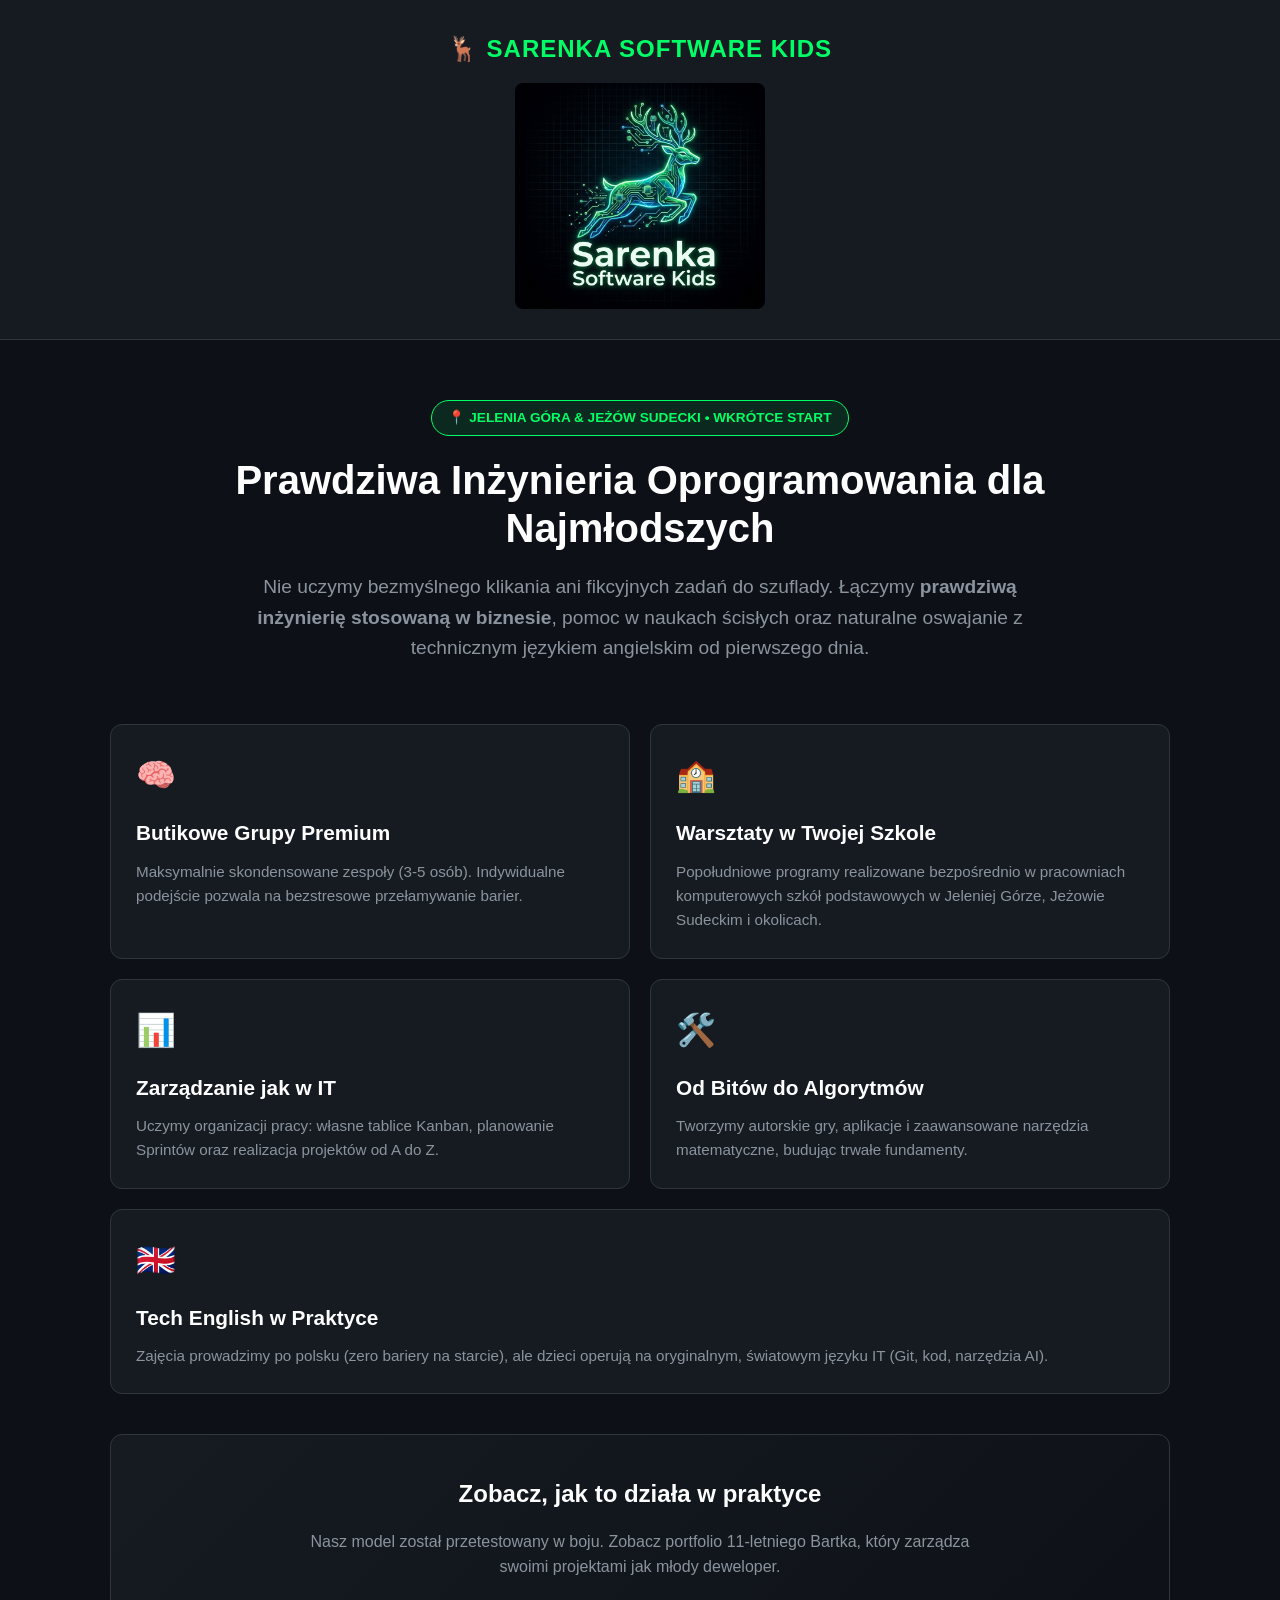
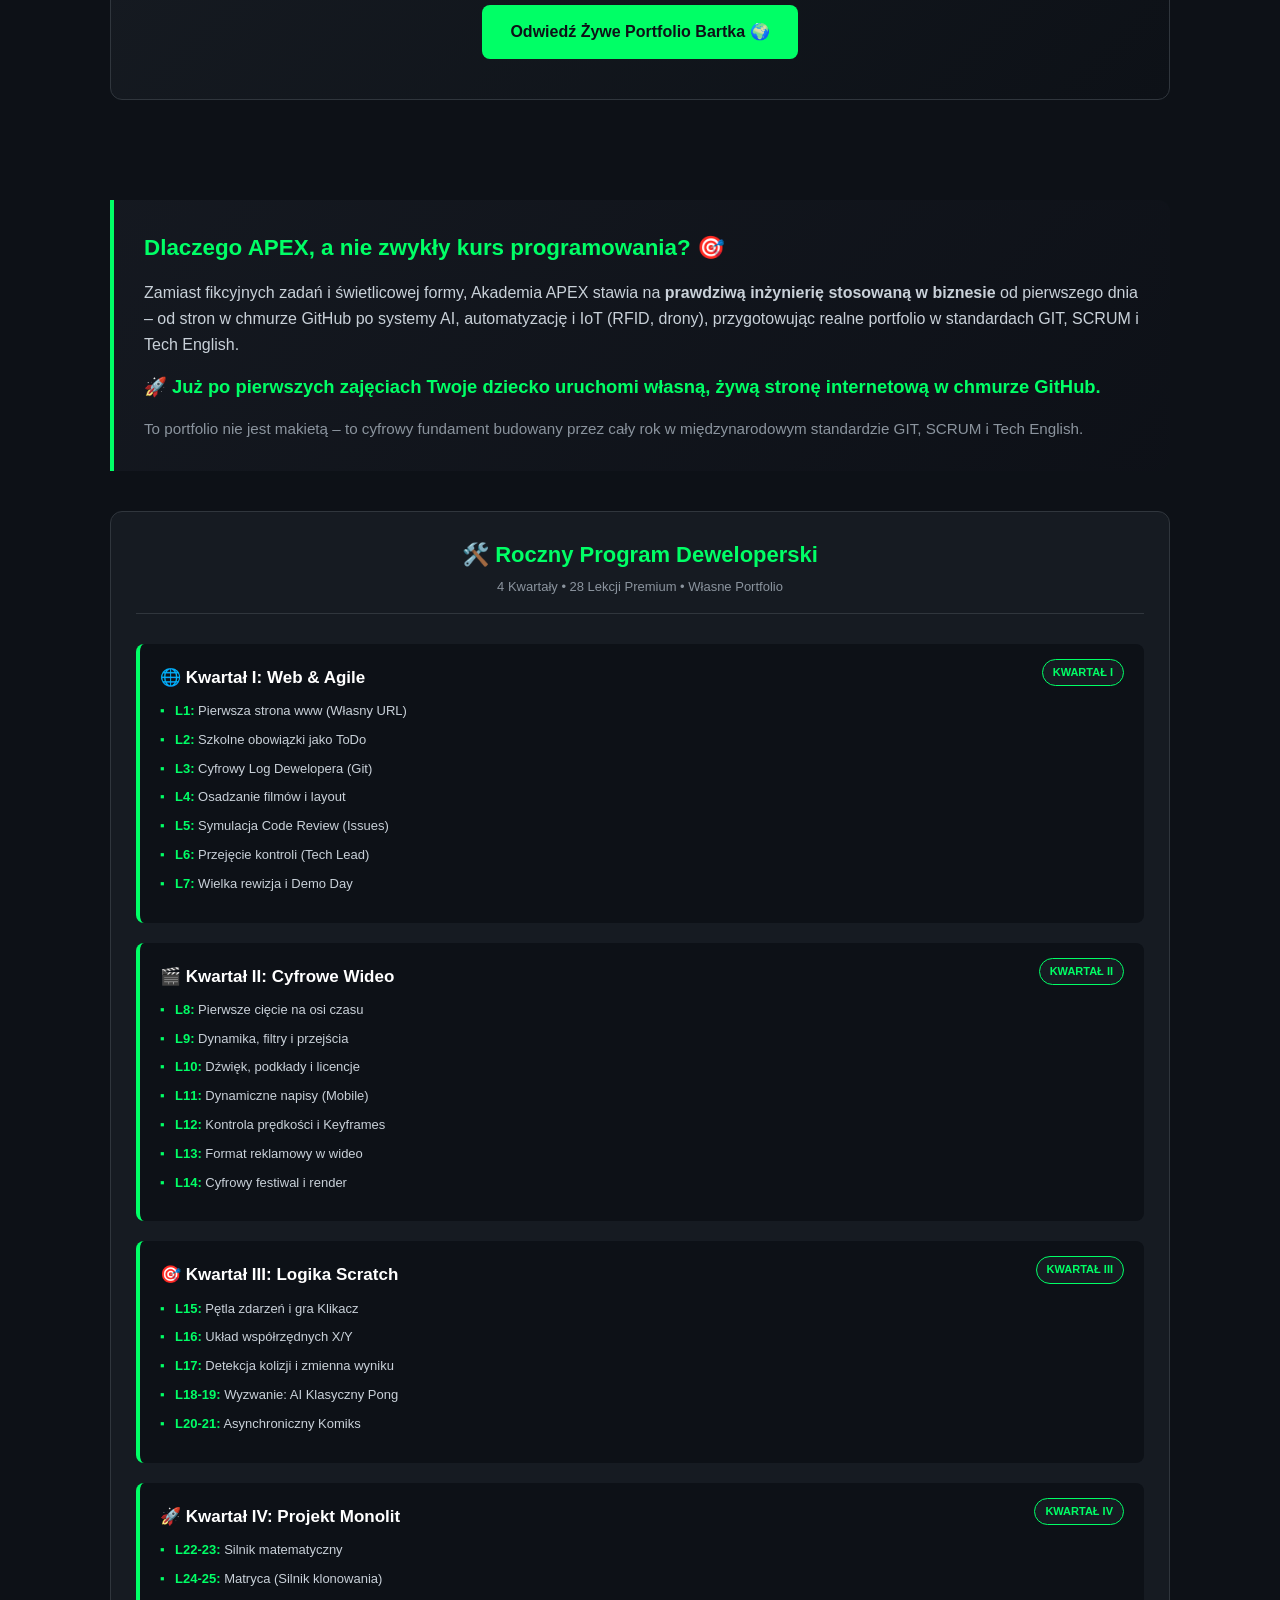
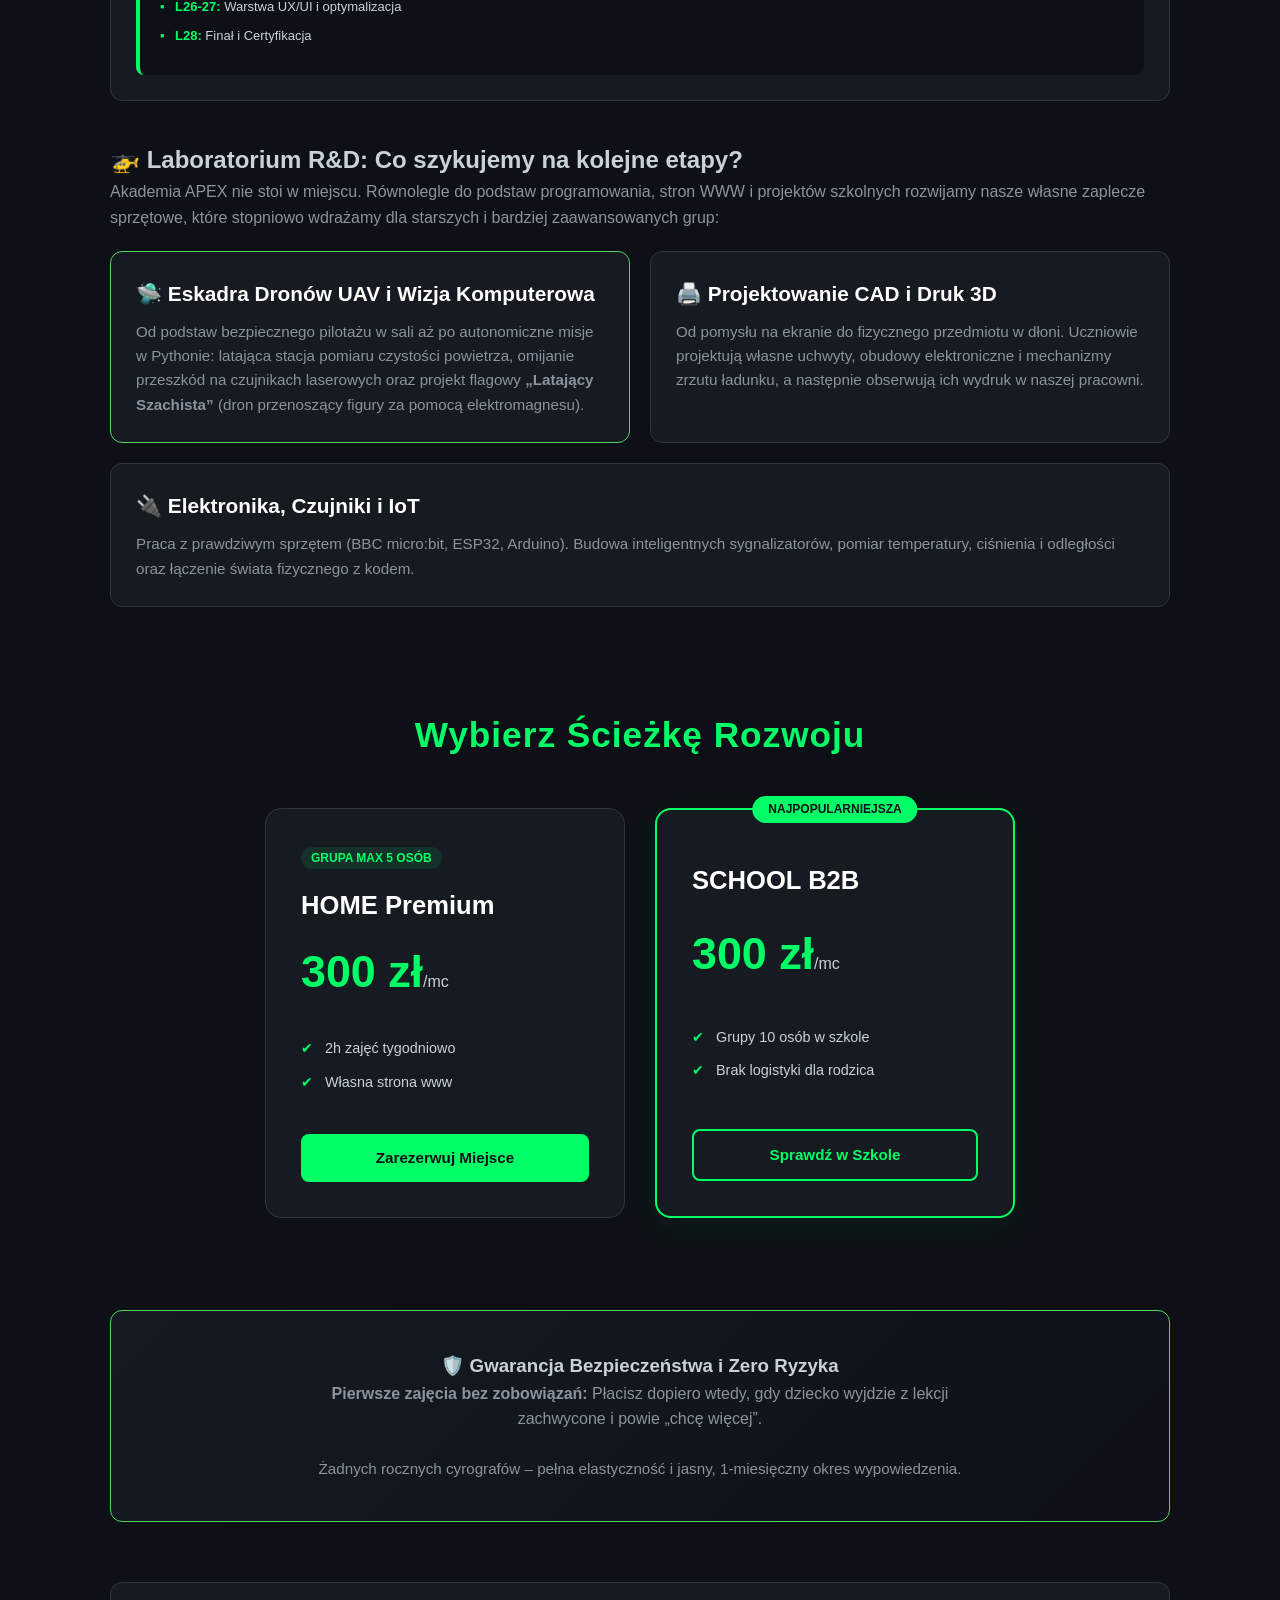
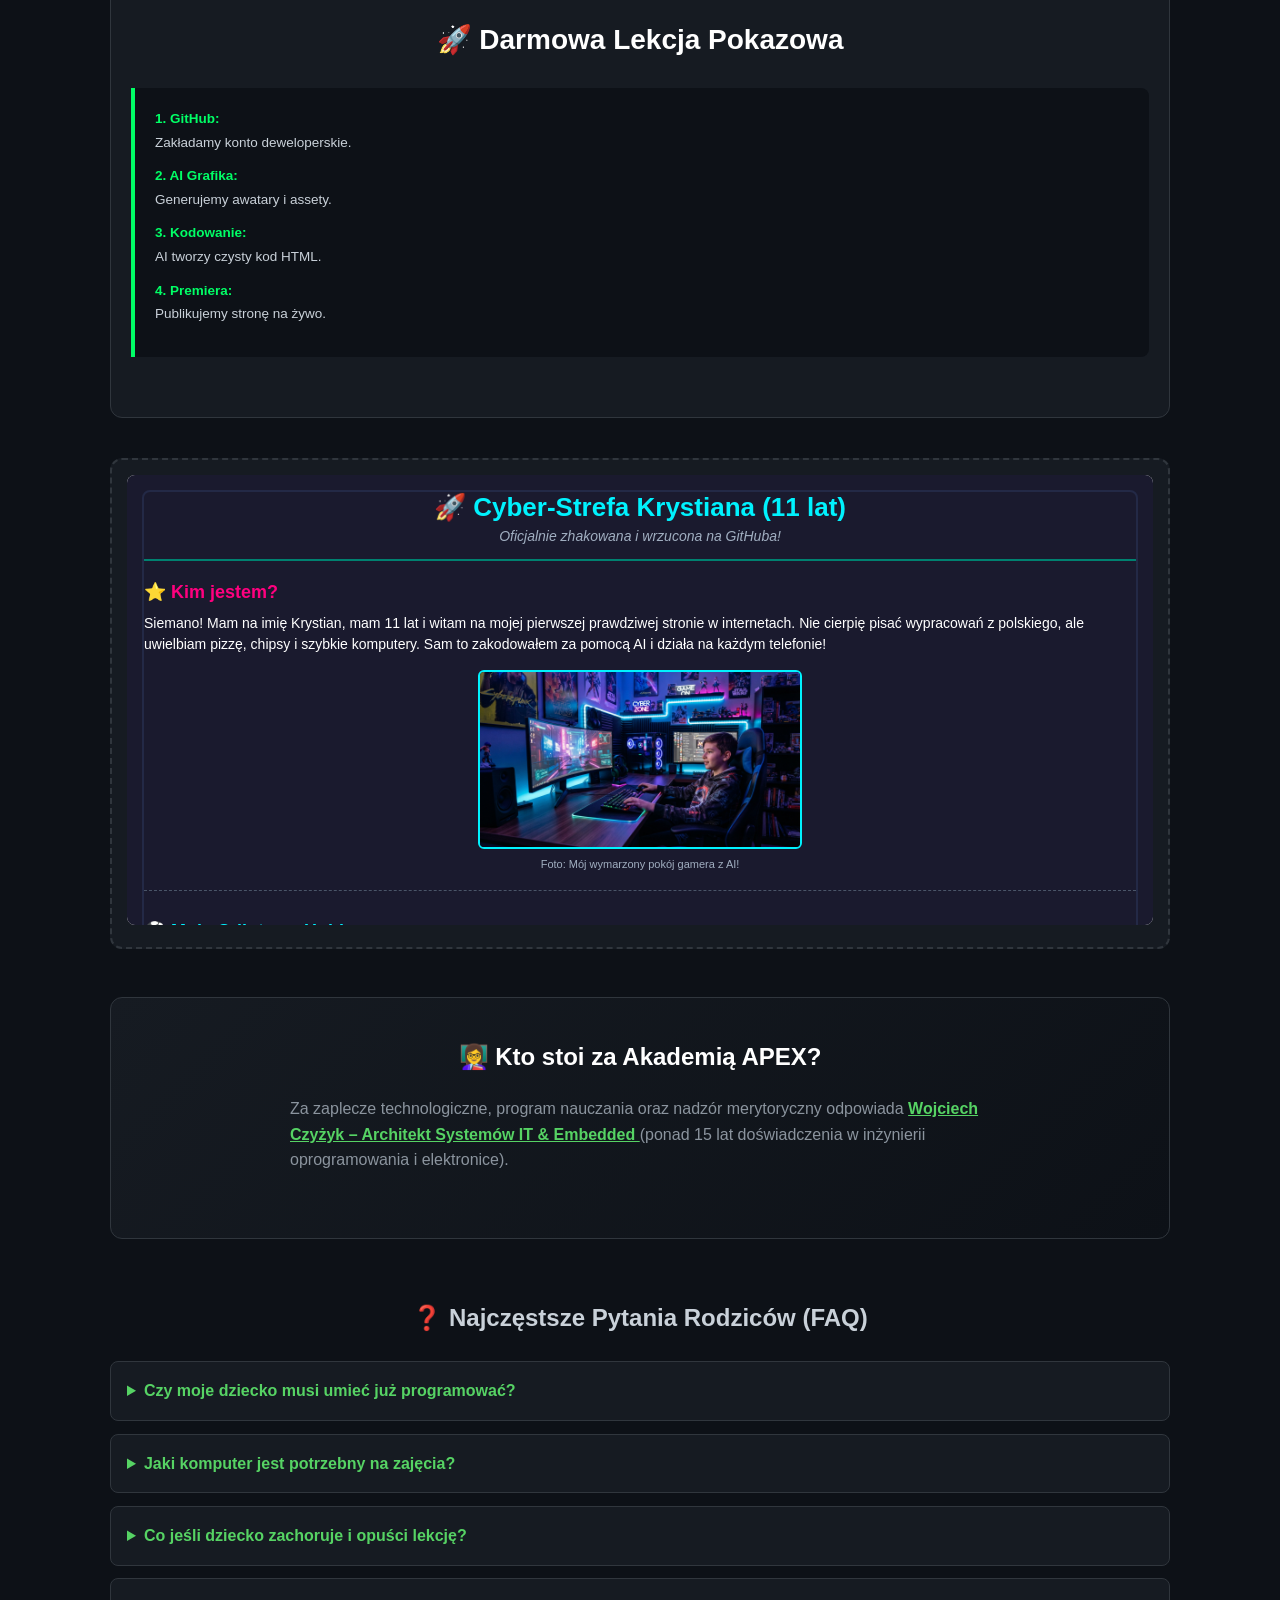
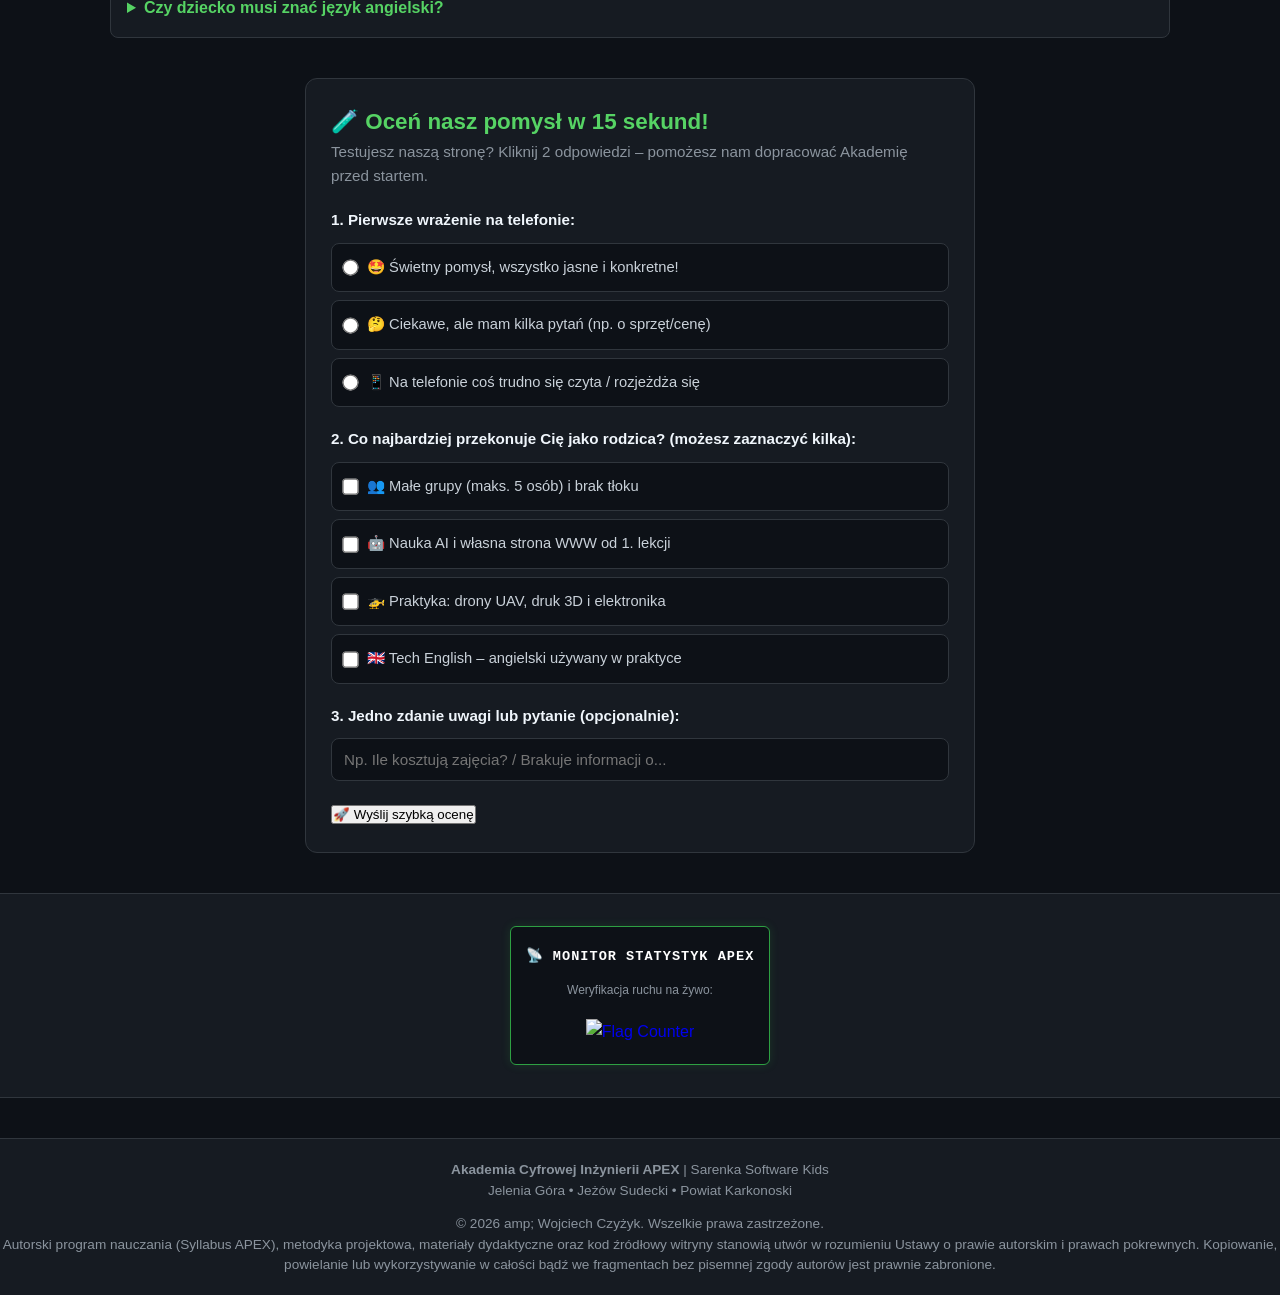
==== commit 585d212f: "Clean up index.html by removing comments and fixing footer Removed commented-out sections and fixed " ====
--- a/index.html
+++ b/index.html
@@ -4,6 +4,8 @@
     <meta charset="UTF-8">
     <meta name="viewport" content="width=device-width, initial-scale=1.0">
     <title>Sarenka Software Kids | Nowy Wymiar Edukacji</title>
+    <link rel="icon" type="image/png" href="favicon_sarenka.png?v=2">
+    <link rel="apple-touch-icon" href="favicon_sarenka.png?v=2">
     <link rel="stylesheet" href="style.css">
     <meta name="description" content="Butikowe warsztaty programowania, AI i projektowania stron WWW dla dzieci w Jeleniej Górze i Jeżowie Sudeckim. Małe grupy max 5 osób. Sprawdź Akademię APEX!">
    <meta property="og:title" content="Sarenka Software Kids | Akademia Cyfrowej Inżynierii APEX">
@@ -172,8 +174,8 @@
 <!--------------- SEKCJA ZAUFANIA -------------------->
     <section class="showcase-box" style="margin-top: 3rem; text-align: left;">
     <h2 style="text-align: center; margin-bottom: 1.2rem;">👩‍🏫 Kto stoi za Akademią APEX?</h2>
-    <p><strong>Natalia Gieczonis Czyżyk – Założycielka i Główny Instruktor:</strong> Prowadzi zajęcia z pełnym zaangażowaniem, cierpliwością i indywidualnym podejściem do każdego ucznia. Dba o to, aby atmosfera w małej grupie była bezpieczna, wspierająca i pozbawiona szkolnego stresu.</p>
-        
+   <!-----------  <p><strong>Natalia Gieczonis Czyżyk – Założycielka i Główny Instruktor:</strong> Prowadzi zajęcia z pełnym zaangażowaniem, cierpliwością i indywidualnym podejściem do każdego ucznia. Dba o to, aby atmosfera w małej grupie była bezpieczna, wspierająca i pozbawiona szkolnego stresu.</p>
+        ----->
     <p style="margin-top: 12px;">
     Za zaplecze technologiczne, program nauczania oraz nadzór merytoryczny odpowiada 
     <a href="https://wojciechczyzyk.github.io/" target="_blank" style="color: #56D364; font-weight: bold; text-decoration: underline;">
@@ -262,7 +264,7 @@
     };
 
     try {
-        await fetch('TWOJ_WEBHOOK_URL', {
+        await fetch('https://hook.eu1.make.com/7sccf3tfs4jdxqiotwcmr4xhpe97g5no', {
             method: 'POST',
             headers: { 'Content-Type': 'application/json' },
             body: JSON.stringify(data)
@@ -303,7 +305,9 @@
     <p><strong>Akademia Cyfrowej Inżynierii APEX</strong> | Sarenka Software Kids</p>
     <p>Jelenia Góra • Jeżów Sudecki • Powiat Karkonoski</p>
     <p style="font-size: 0.85rem; color: #8b949e; margin-top: 12px; line-height: 1.5;">
-        &copy; 2026 Natalia Gieczonis Czyżyk &amp; Wojciech Czyżyk. Wszelkie prawa zastrzeżone.<br>
+        &copy; 2026 
+       <!-----------  Natalia Gieczonis Czyżyk &  ------->
+        amp; Wojciech Czyżyk. Wszelkie prawa zastrzeżone.<br>
         Autorski program nauczania (Syllabus APEX), metodyka projektowa, materiały dydaktyczne oraz kod źródłowy witryny stanowią utwór w rozumieniu Ustawy o prawie autorskim i prawach pokrewnych. Kopiowanie, powielanie lub wykorzystywanie w całości bądź we fragmentach bez pisemnej zgody autorów jest prawnie zabronione.
     </p>
 </footer>
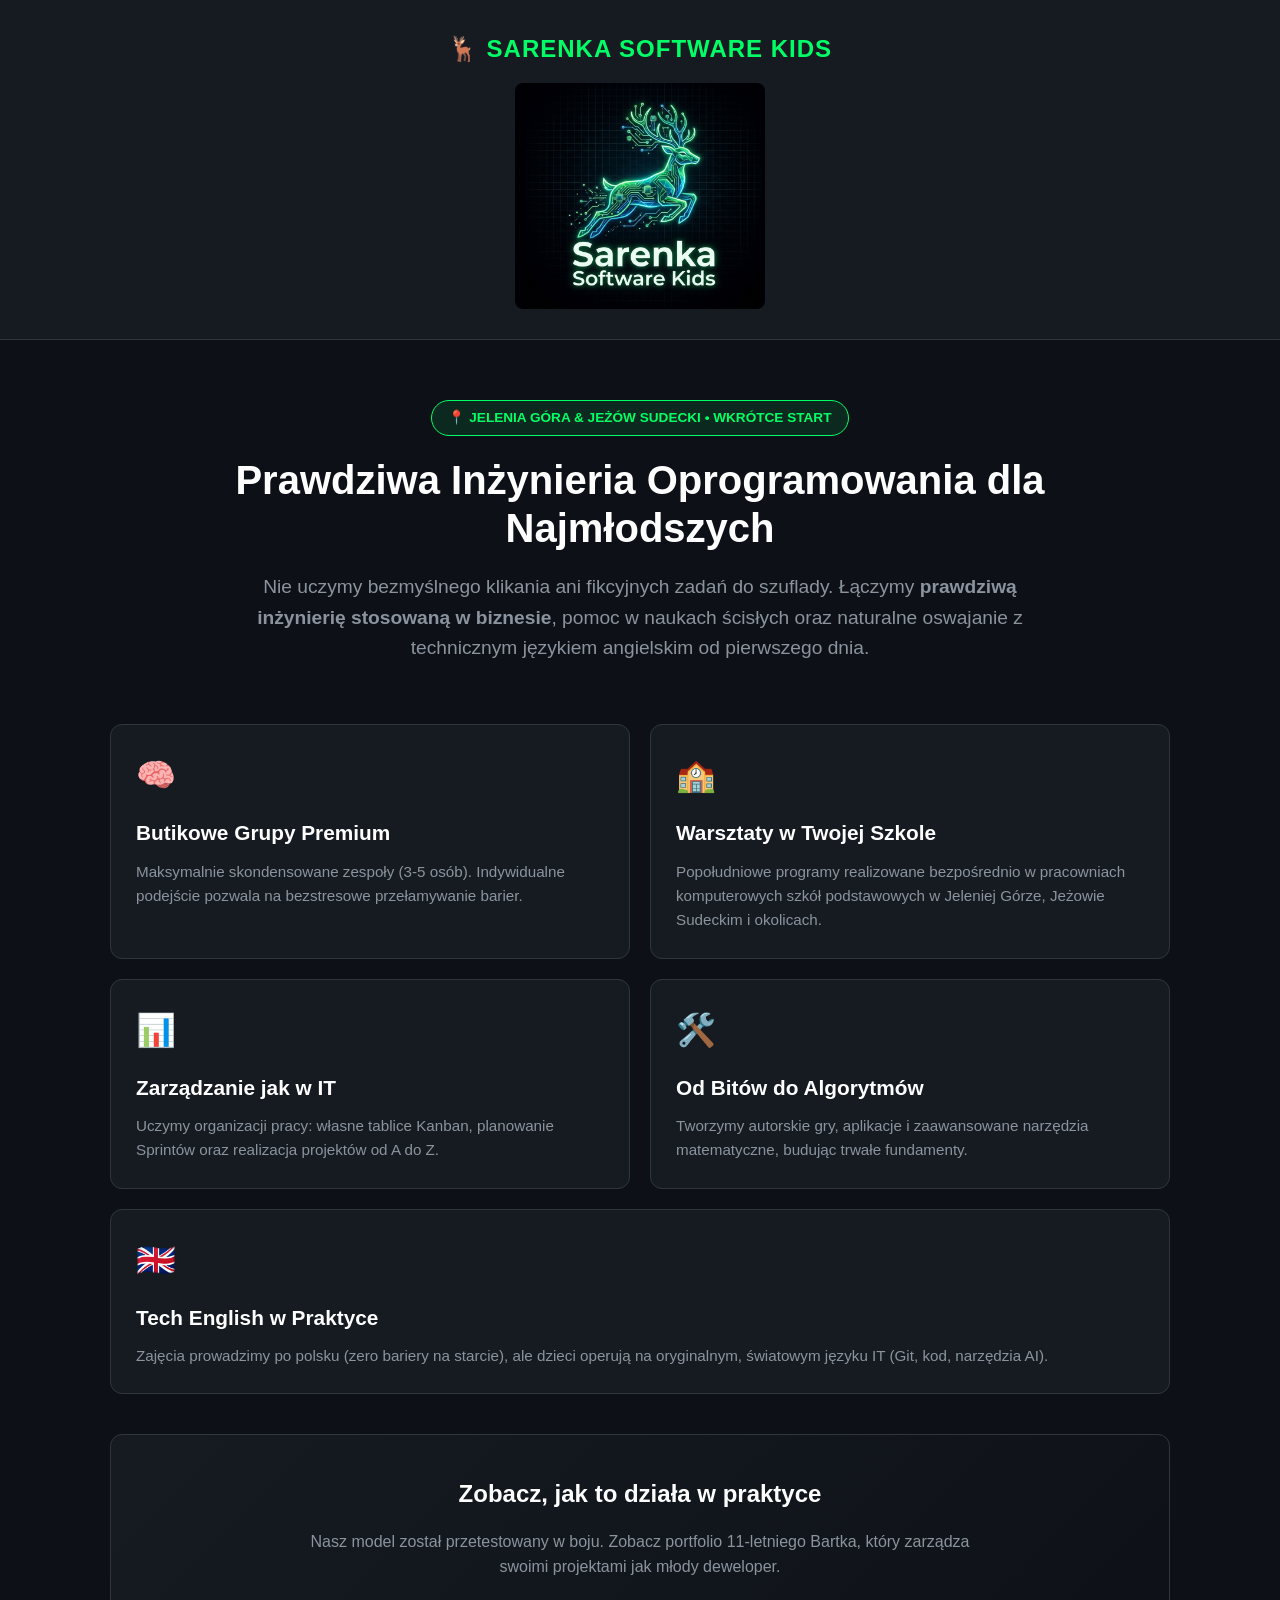
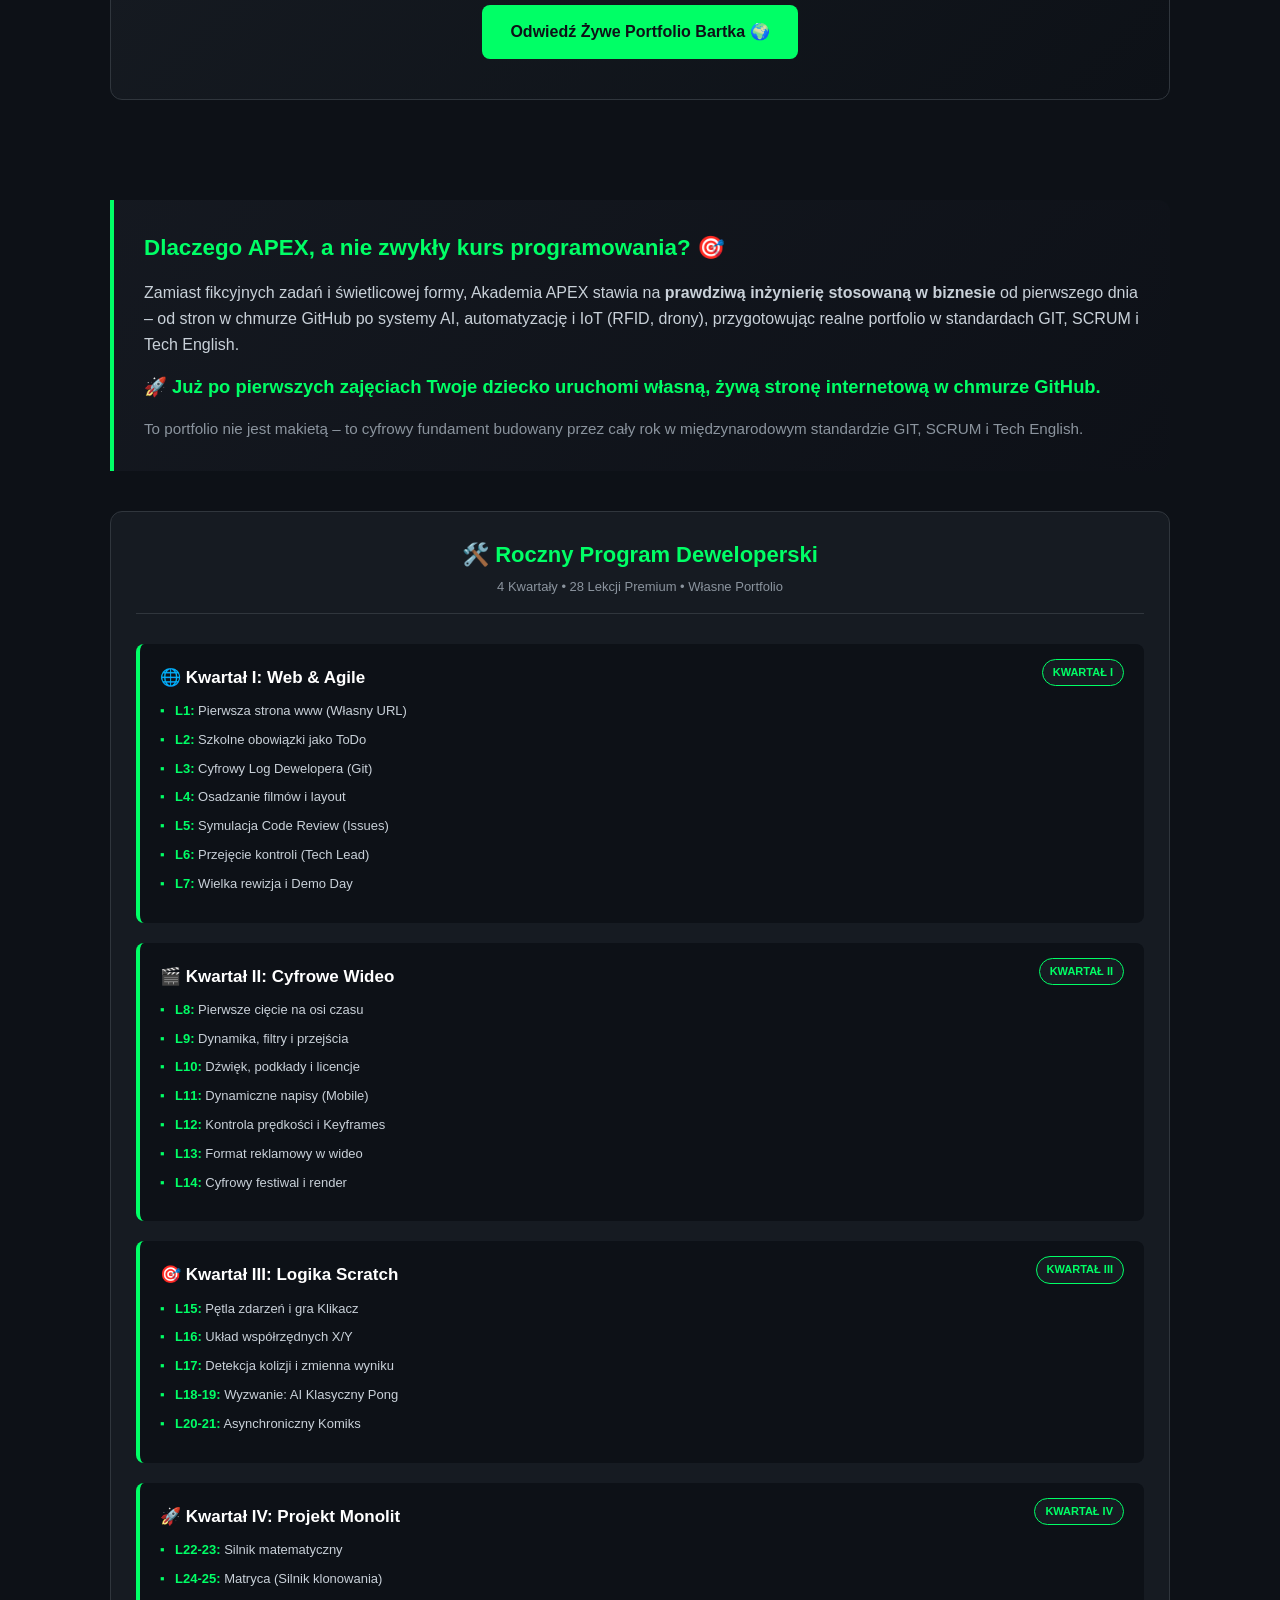
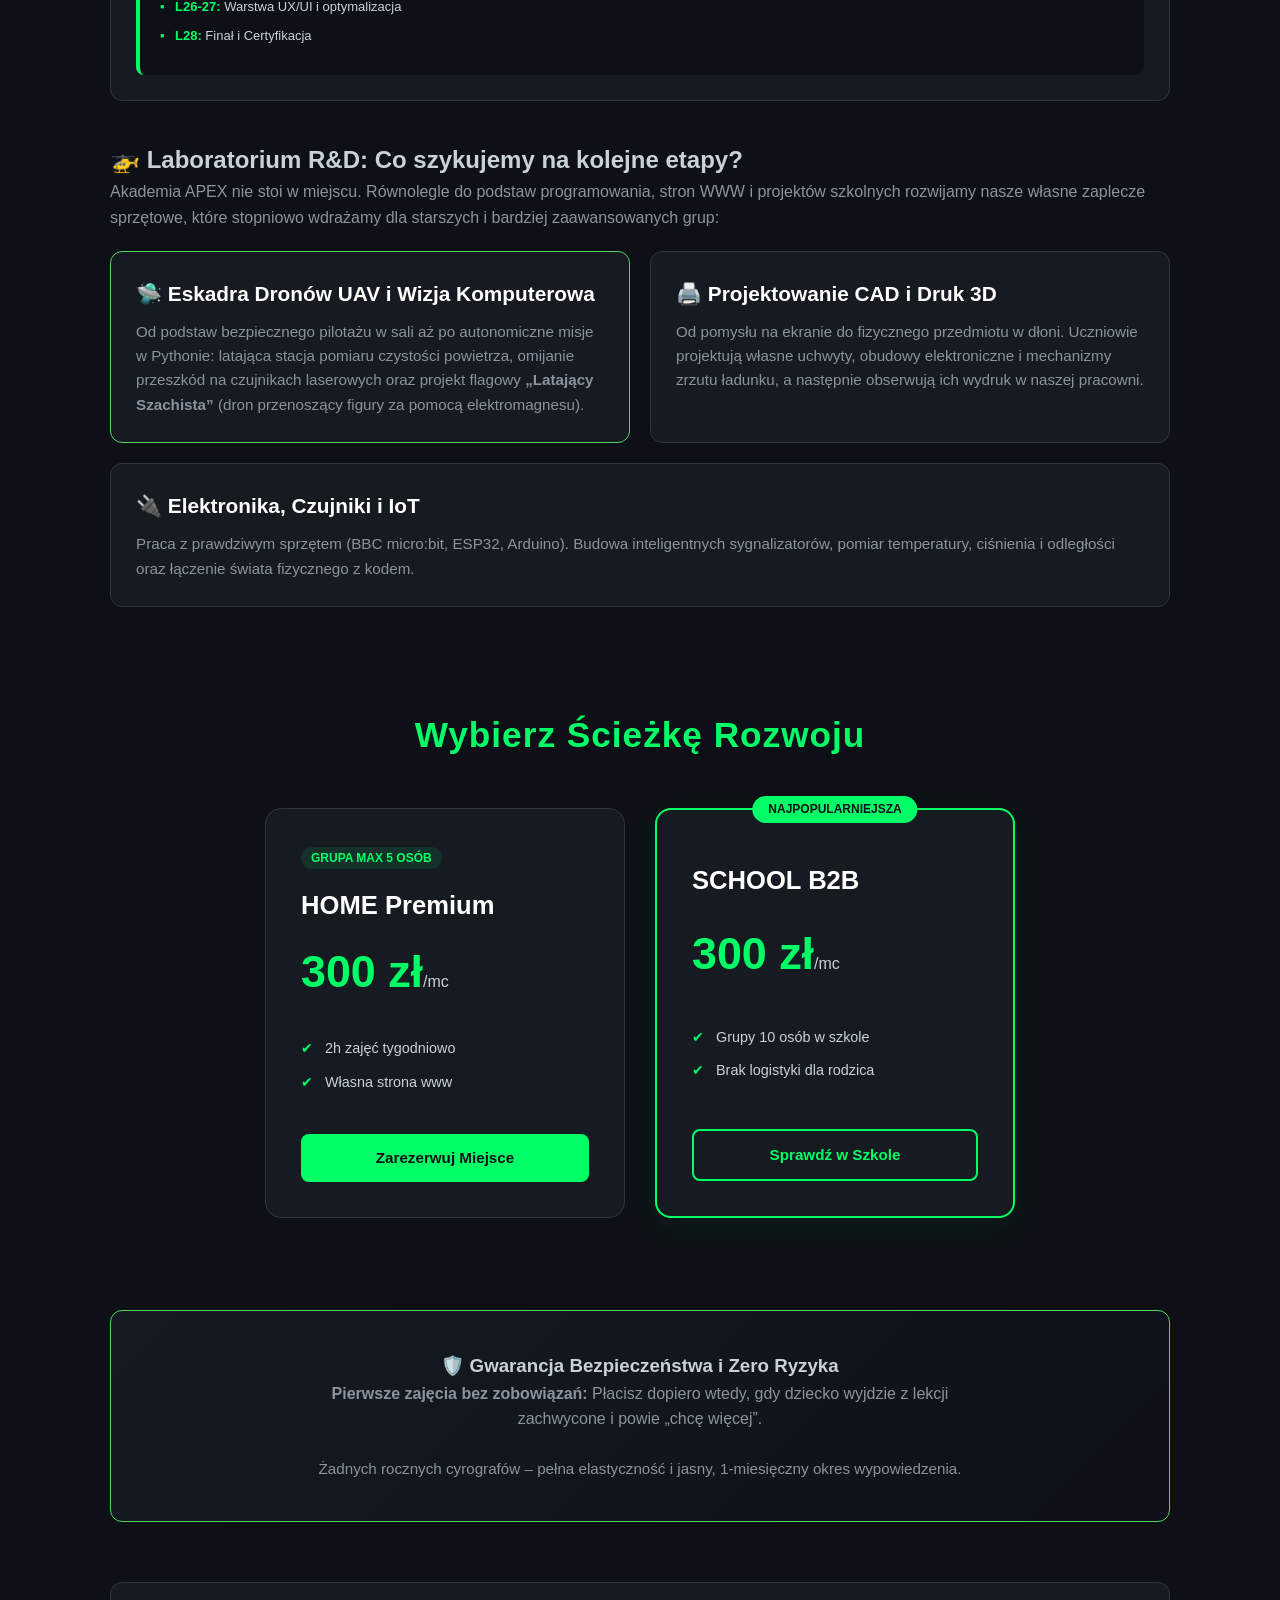
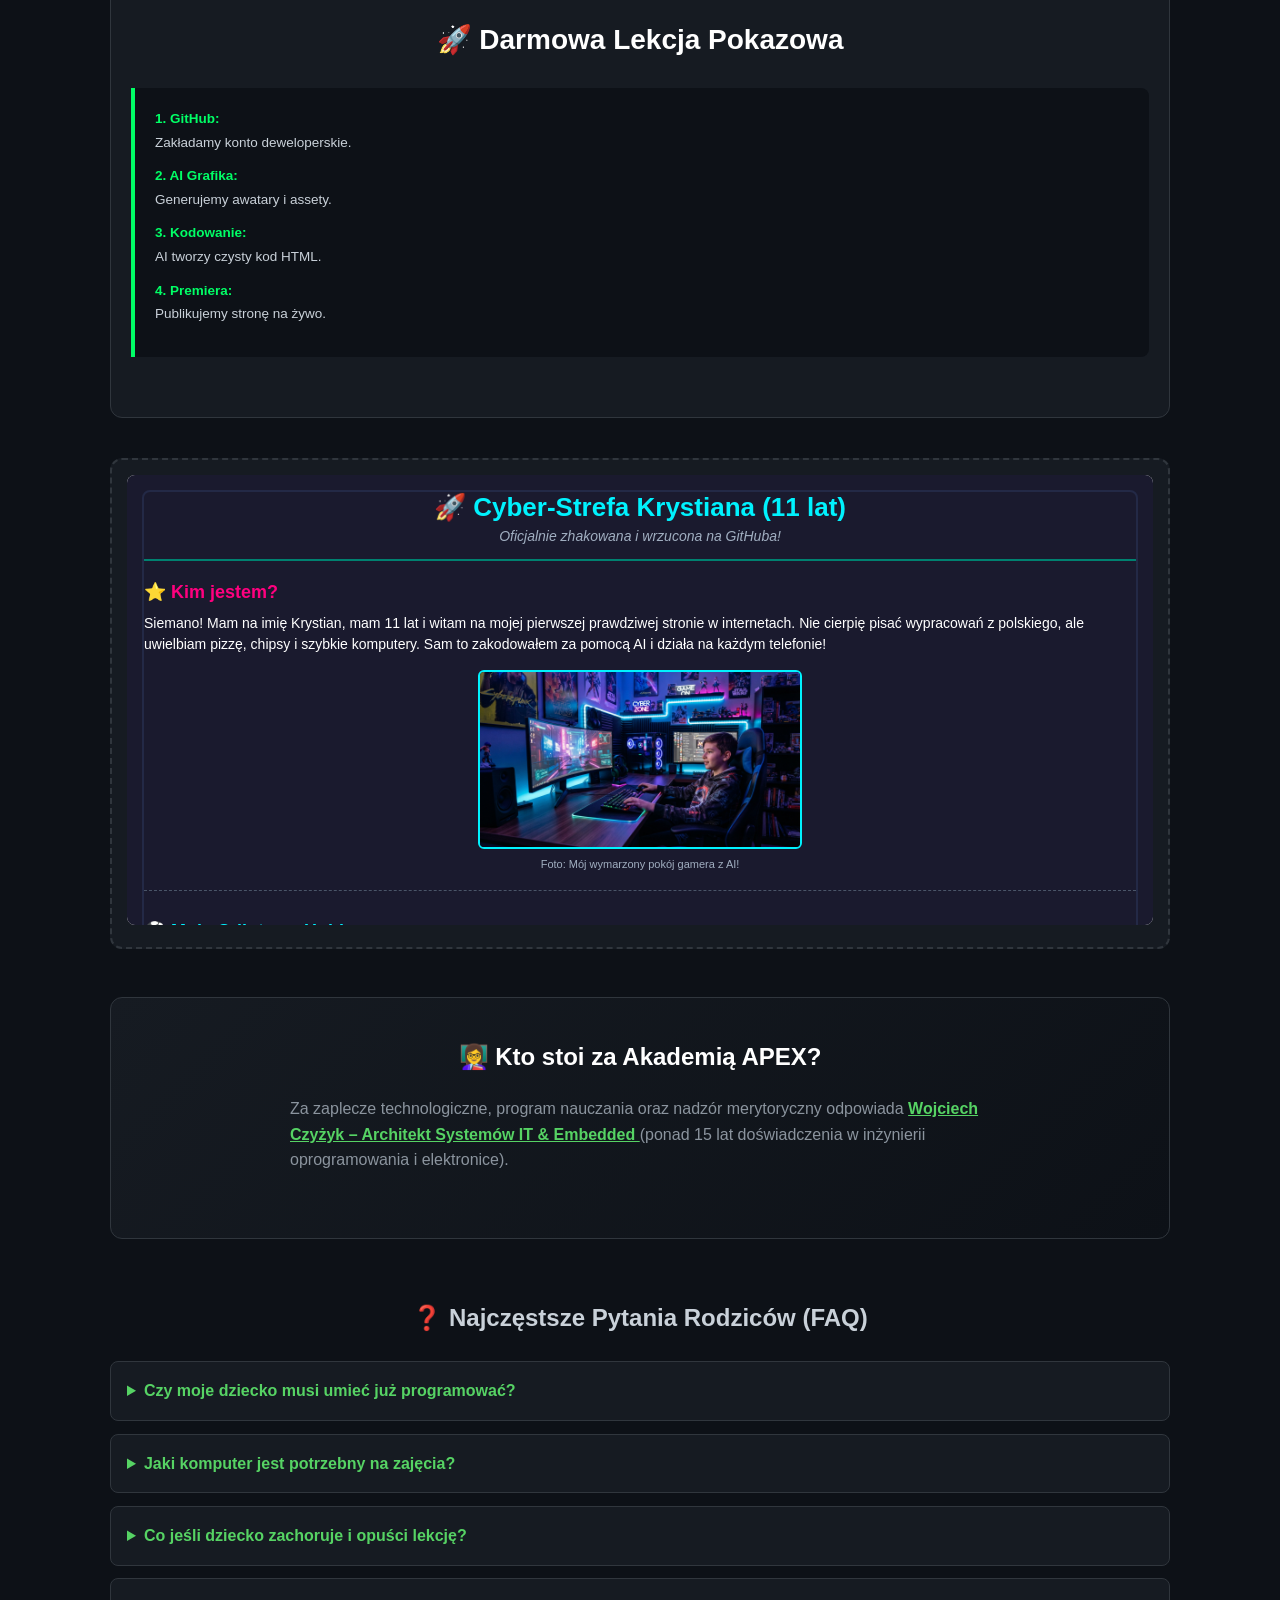
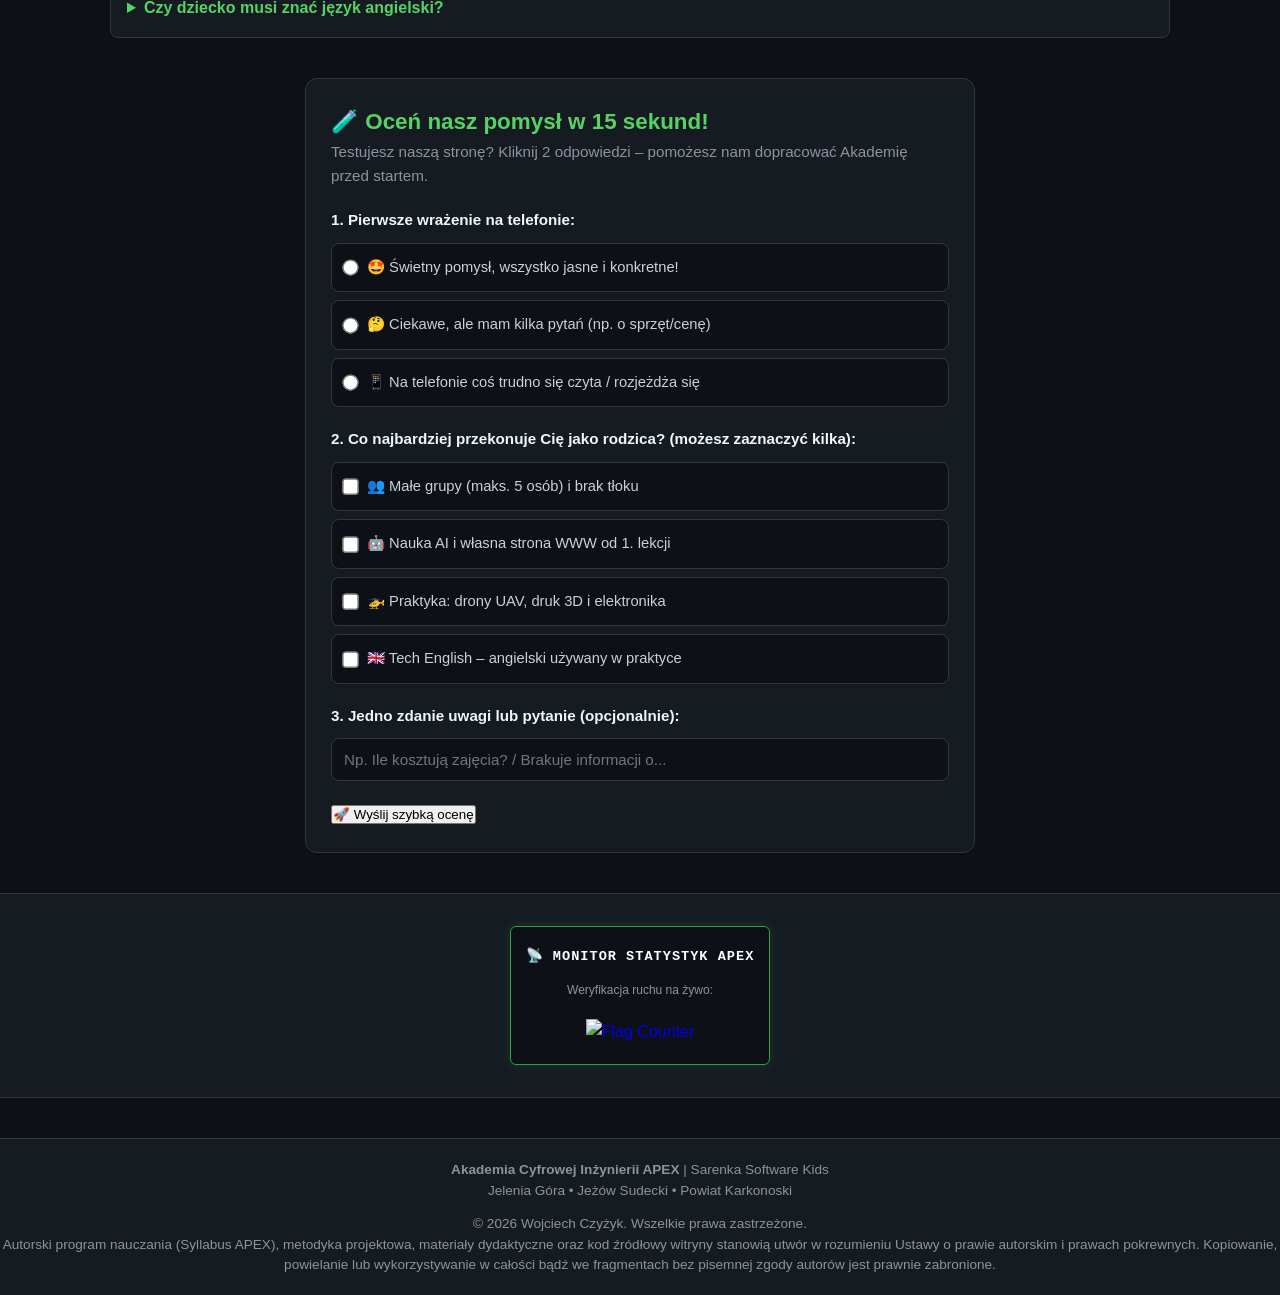
==== commit efd83408: "Fix HTML comment syntax in index.html" ====
--- a/index.html
+++ b/index.html
@@ -306,8 +306,8 @@
     <p>Jelenia Góra • Jeżów Sudecki • Powiat Karkonoski</p>
     <p style="font-size: 0.85rem; color: #8b949e; margin-top: 12px; line-height: 1.5;">
         &copy; 2026 
-       <!-----------  Natalia Gieczonis Czyżyk &  ------->
-        amp; Wojciech Czyżyk. Wszelkie prawa zastrzeżone.<br>
+       <!-----------  Natalia Gieczonis Czyżyk & amp; ------->
+        Wojciech Czyżyk. Wszelkie prawa zastrzeżone.<br>
         Autorski program nauczania (Syllabus APEX), metodyka projektowa, materiały dydaktyczne oraz kod źródłowy witryny stanowią utwór w rozumieniu Ustawy o prawie autorskim i prawach pokrewnych. Kopiowanie, powielanie lub wykorzystywanie w całości bądź we fragmentach bez pisemnej zgody autorów jest prawnie zabronione.
     </p>
 </footer>
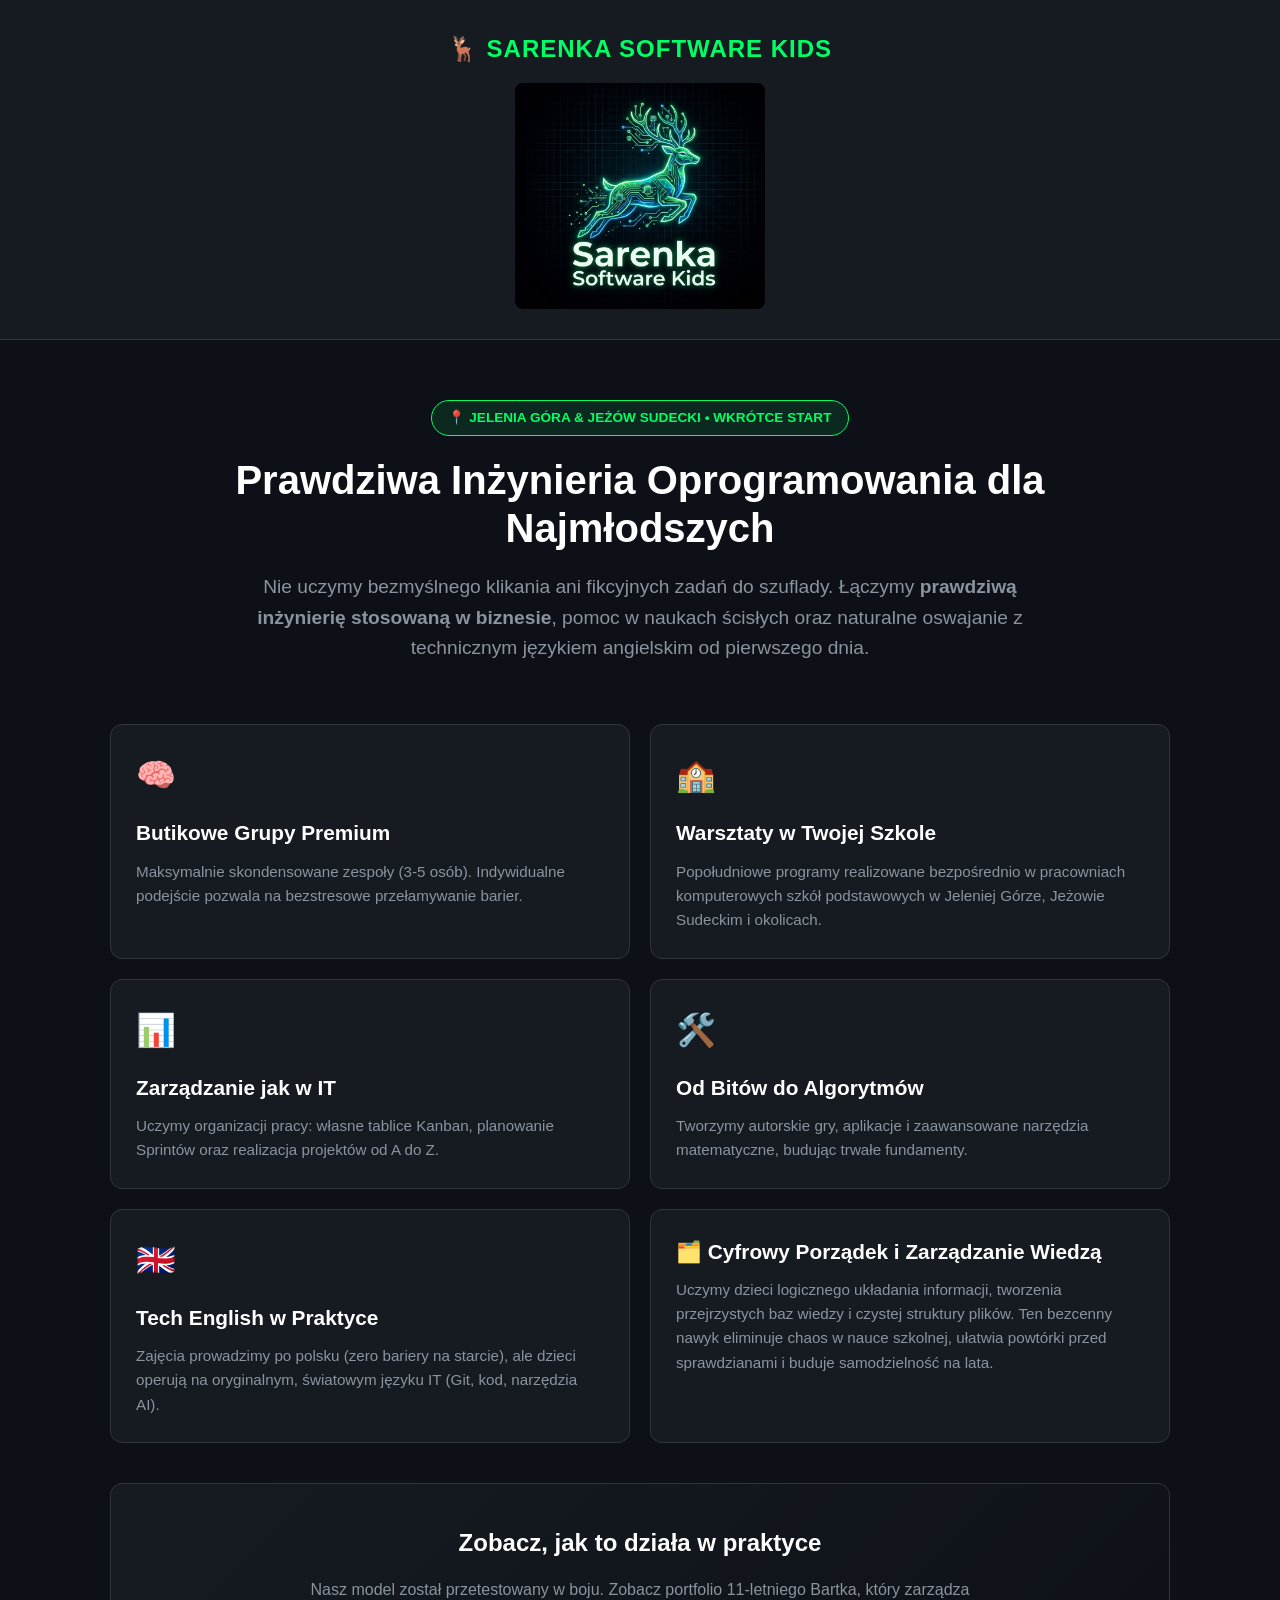
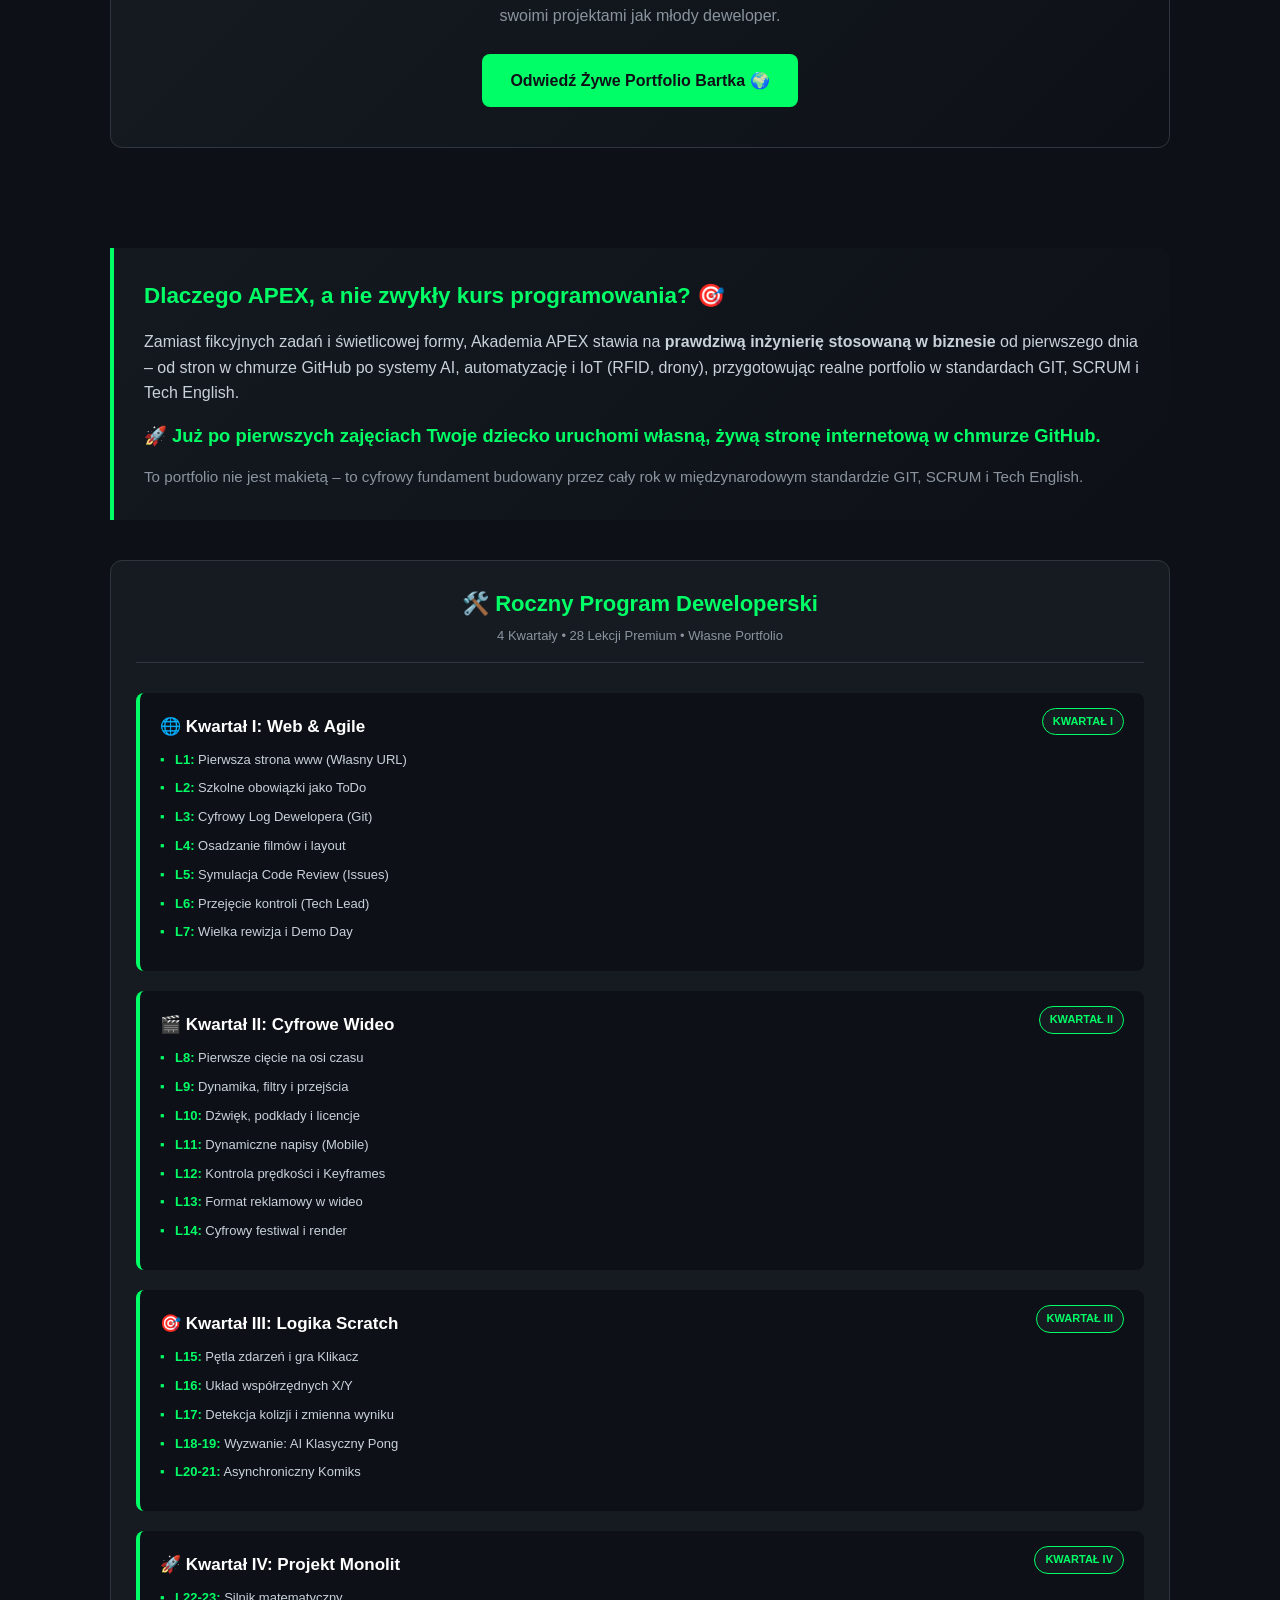
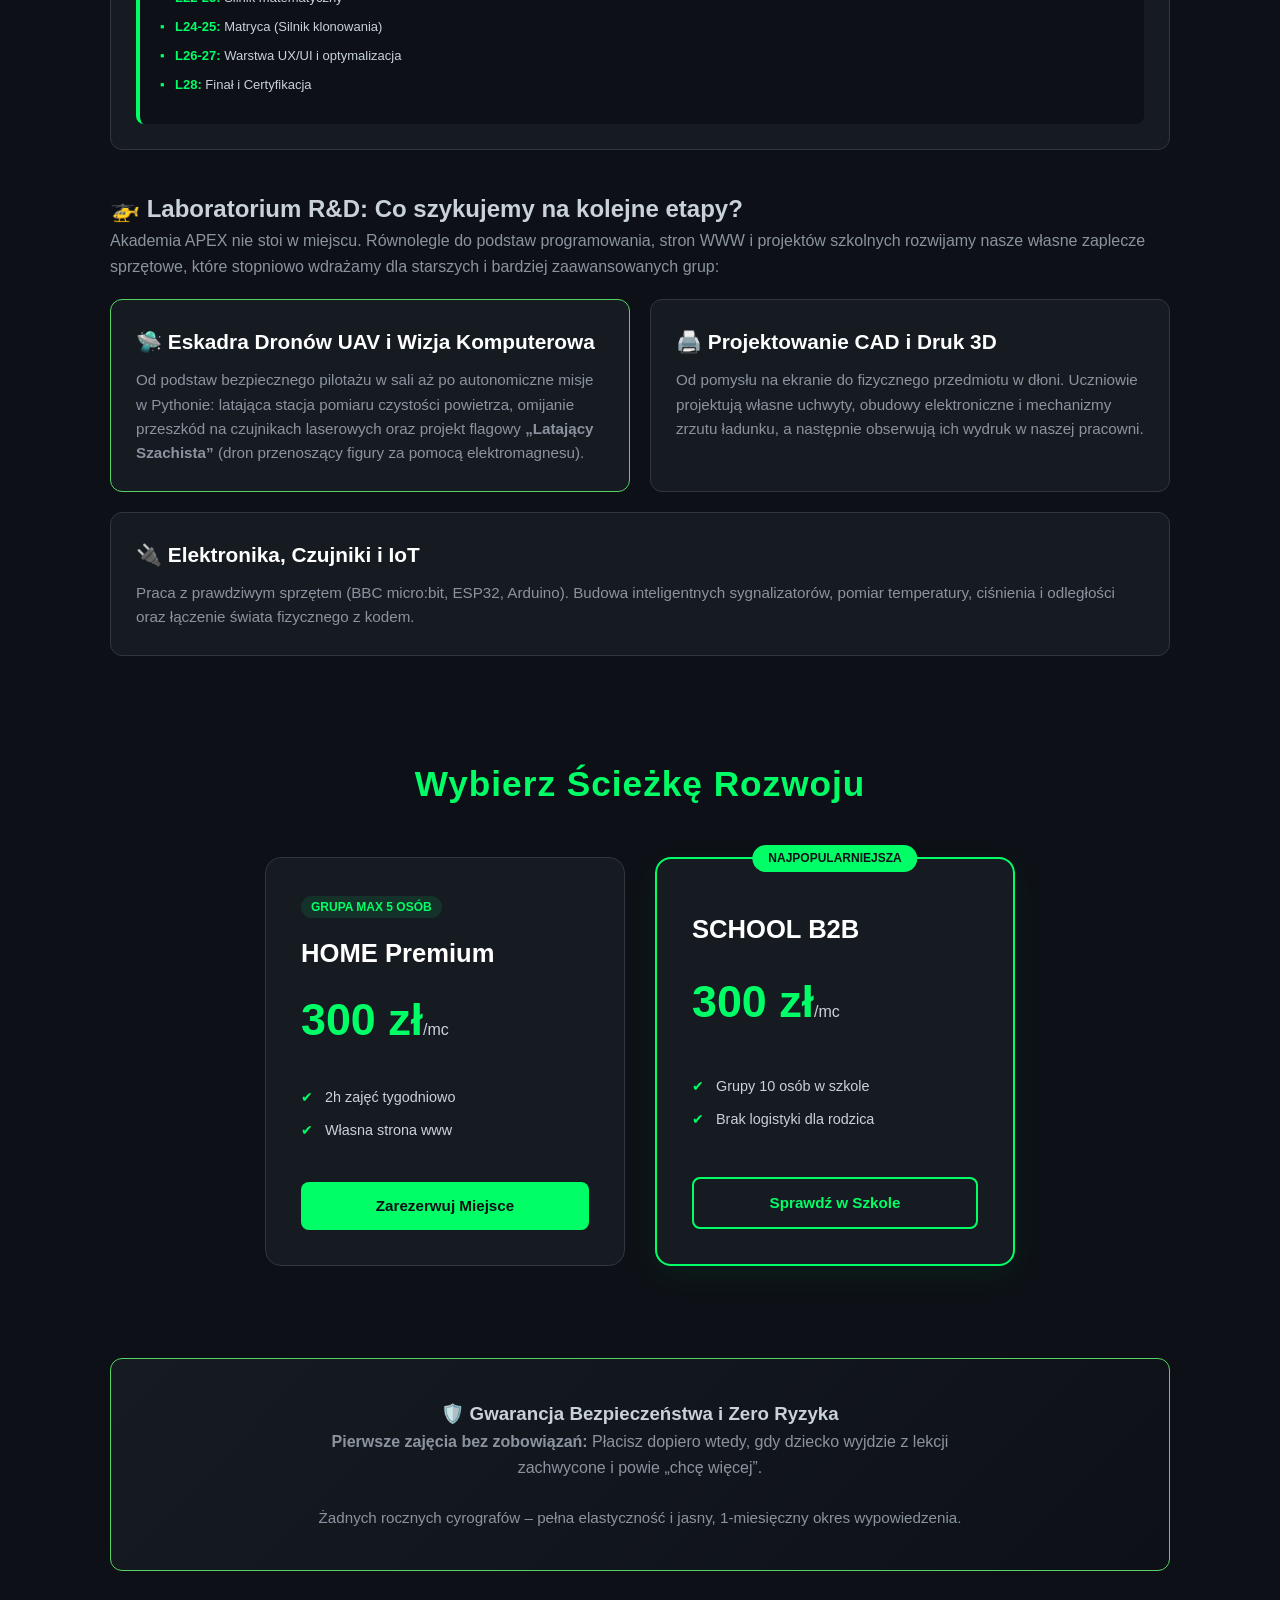
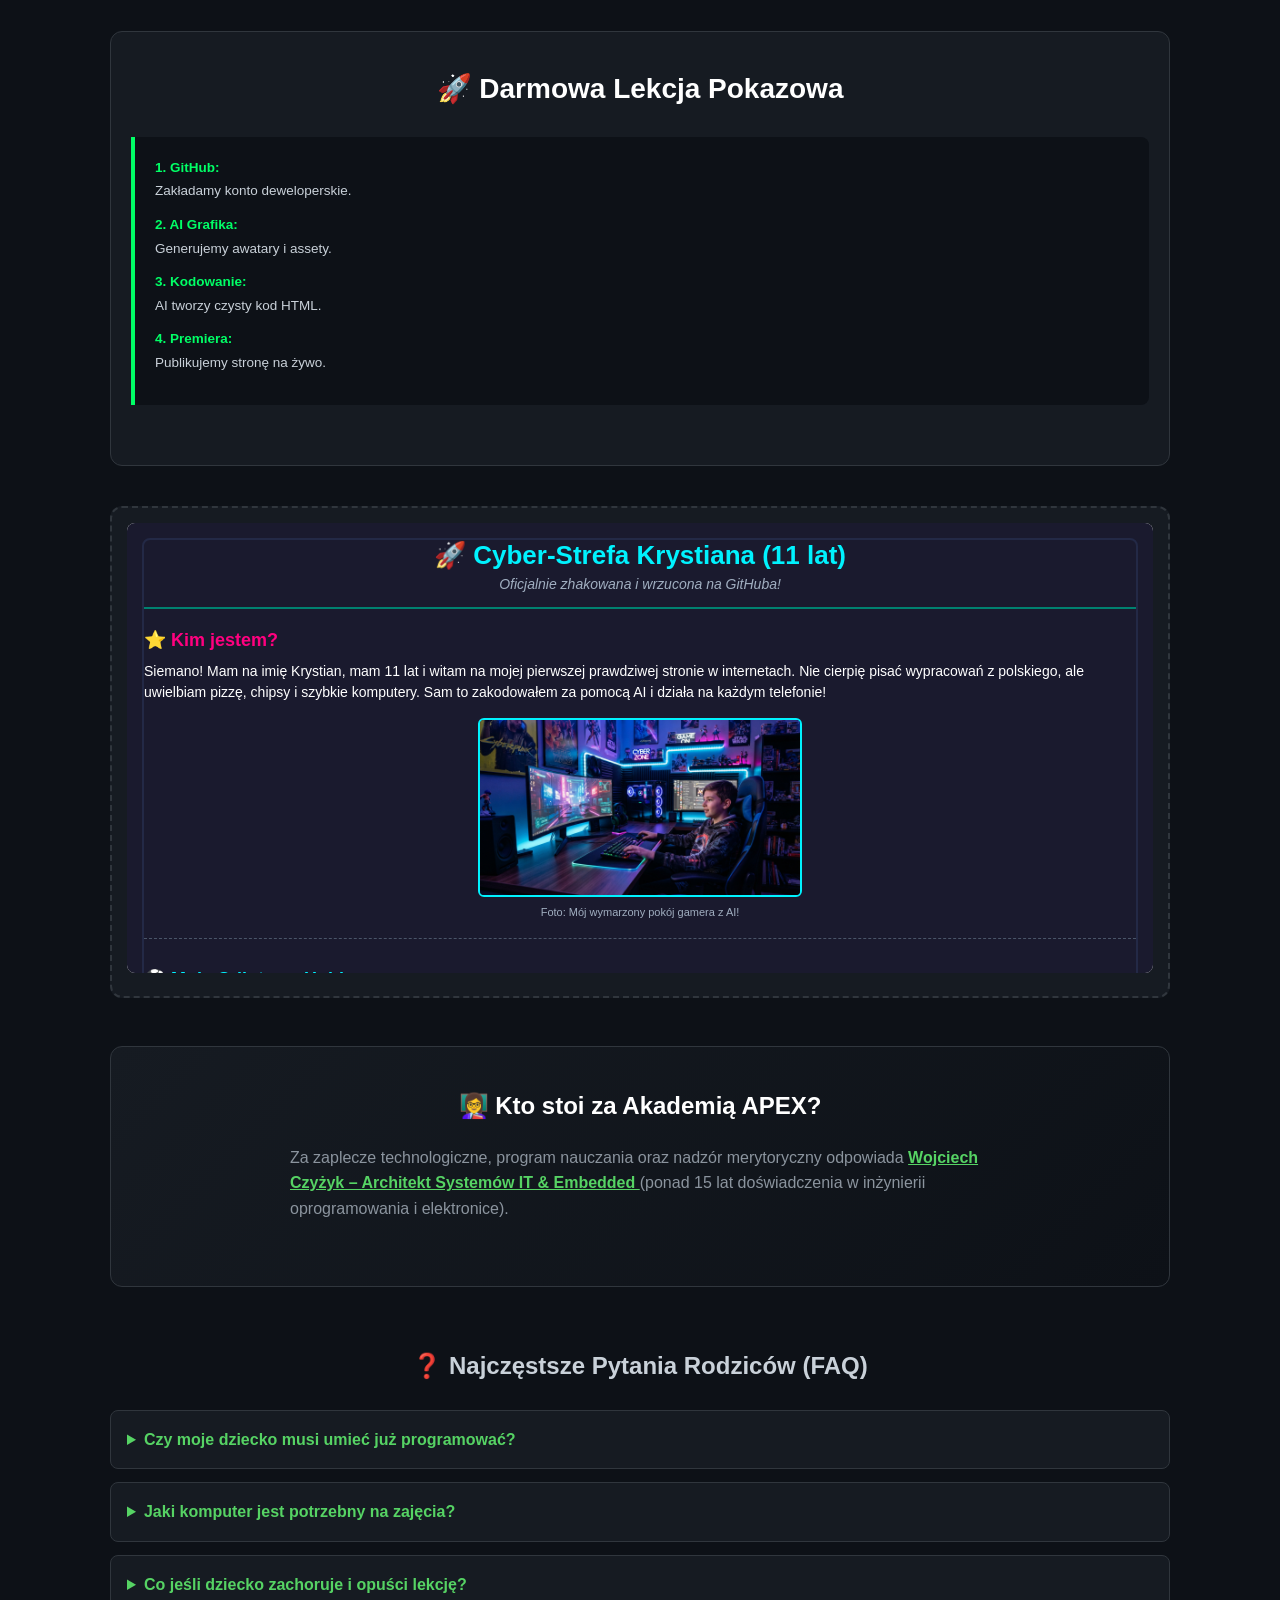
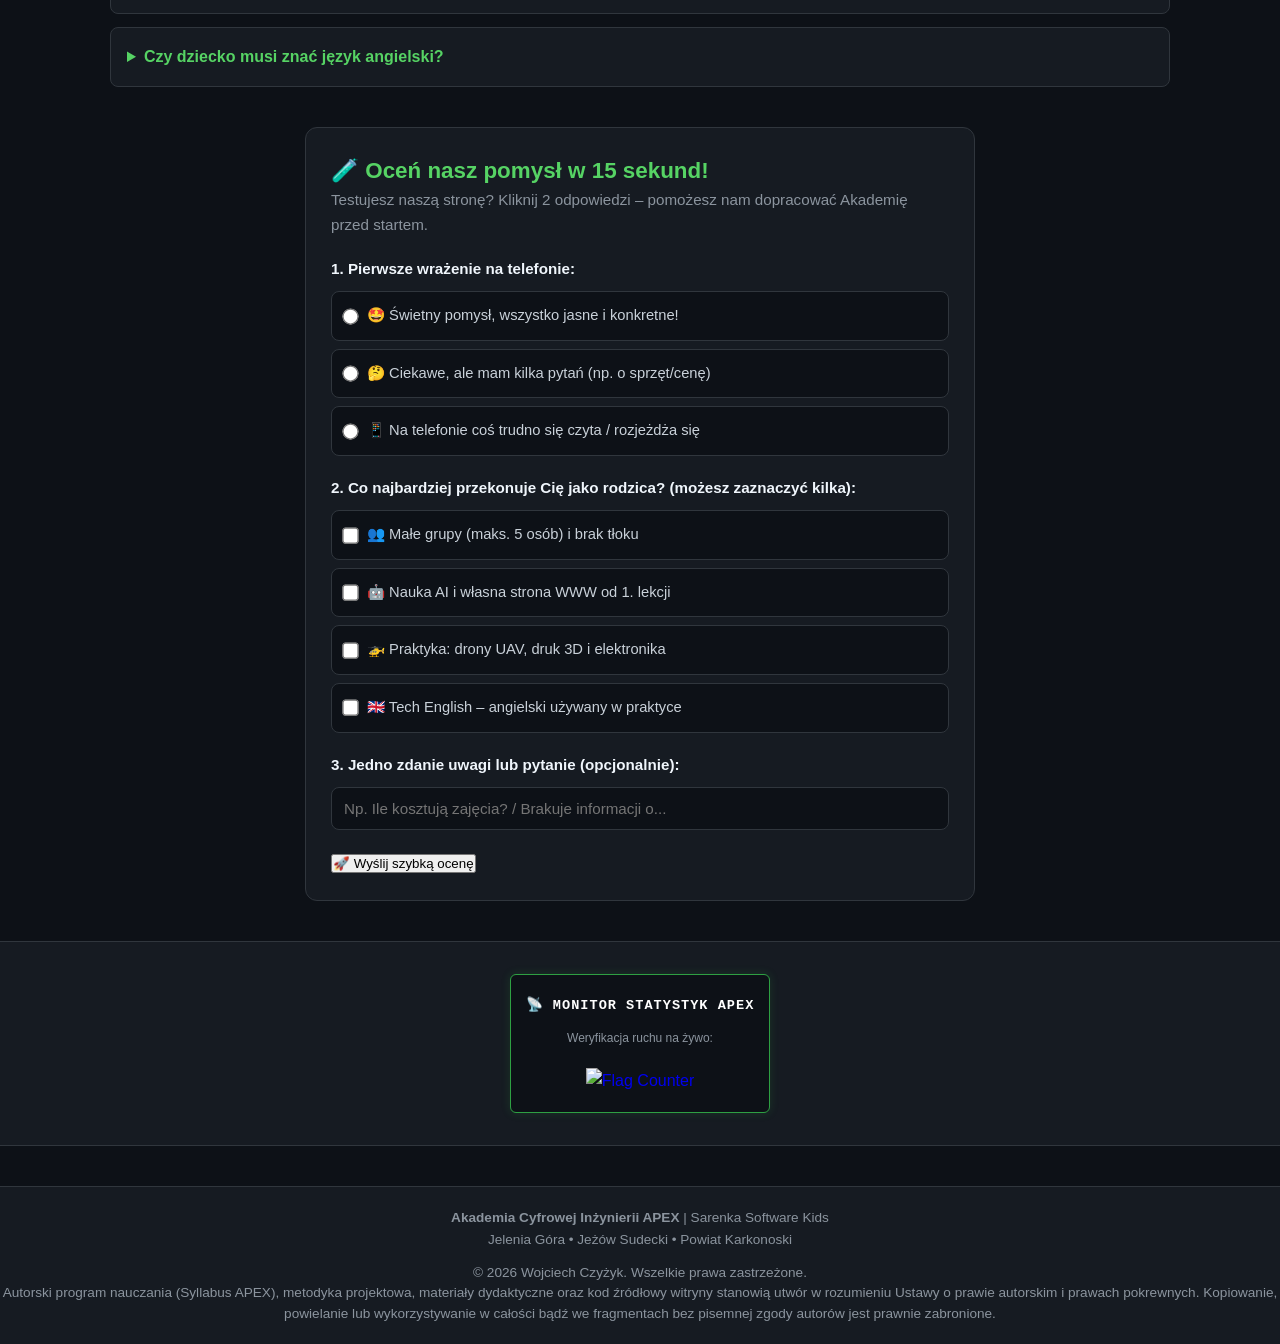
==== commit 9bc26e70: "Add new sections for Tech English and Digital Organization" ====
--- a/index.html
+++ b/index.html
@@ -60,8 +60,14 @@
         </div>
         <div class="card">
             <span class="card-icon">🇬🇧</span>
+          
             <h3>Tech English w Praktyce</h3>
              <p>Zajęcia prowadzimy po polsku (zero bariery na starcie), ale dzieci operują na oryginalnym, światowym języku IT (Git, kod, narzędzia AI).</p>
+        </div>
+
+        <div class="card">
+              <h3>🗂️ Cyfrowy Porządek i Zarządzanie Wiedzą</h3>
+          <p>Uczymy dzieci logicznego układania informacji, tworzenia przejrzystych baz wiedzy i czystej struktury plików. Ten bezcenny nawyk eliminuje chaos w nauce szkolnej, ułatwia powtórki przed sprawdzianami i buduje samodzielność na lata.</p>
         </div>
             
     </section>
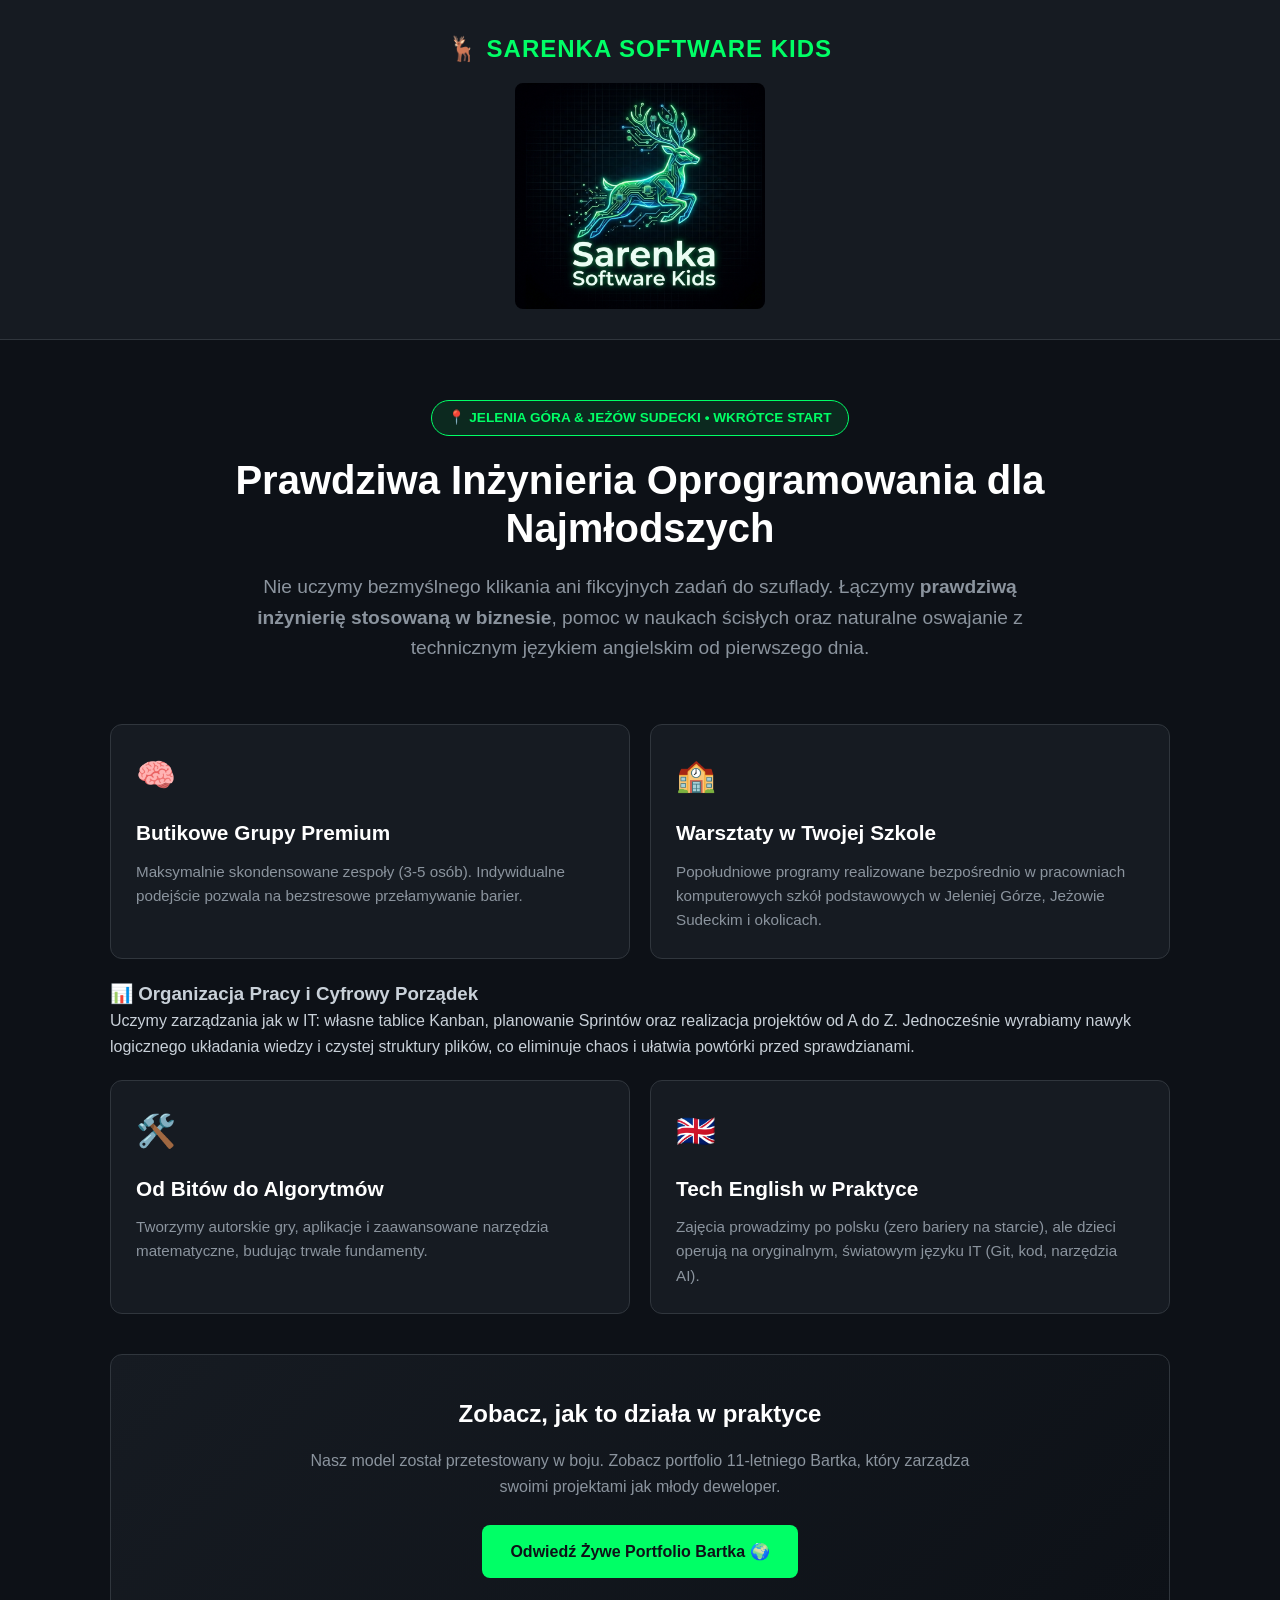
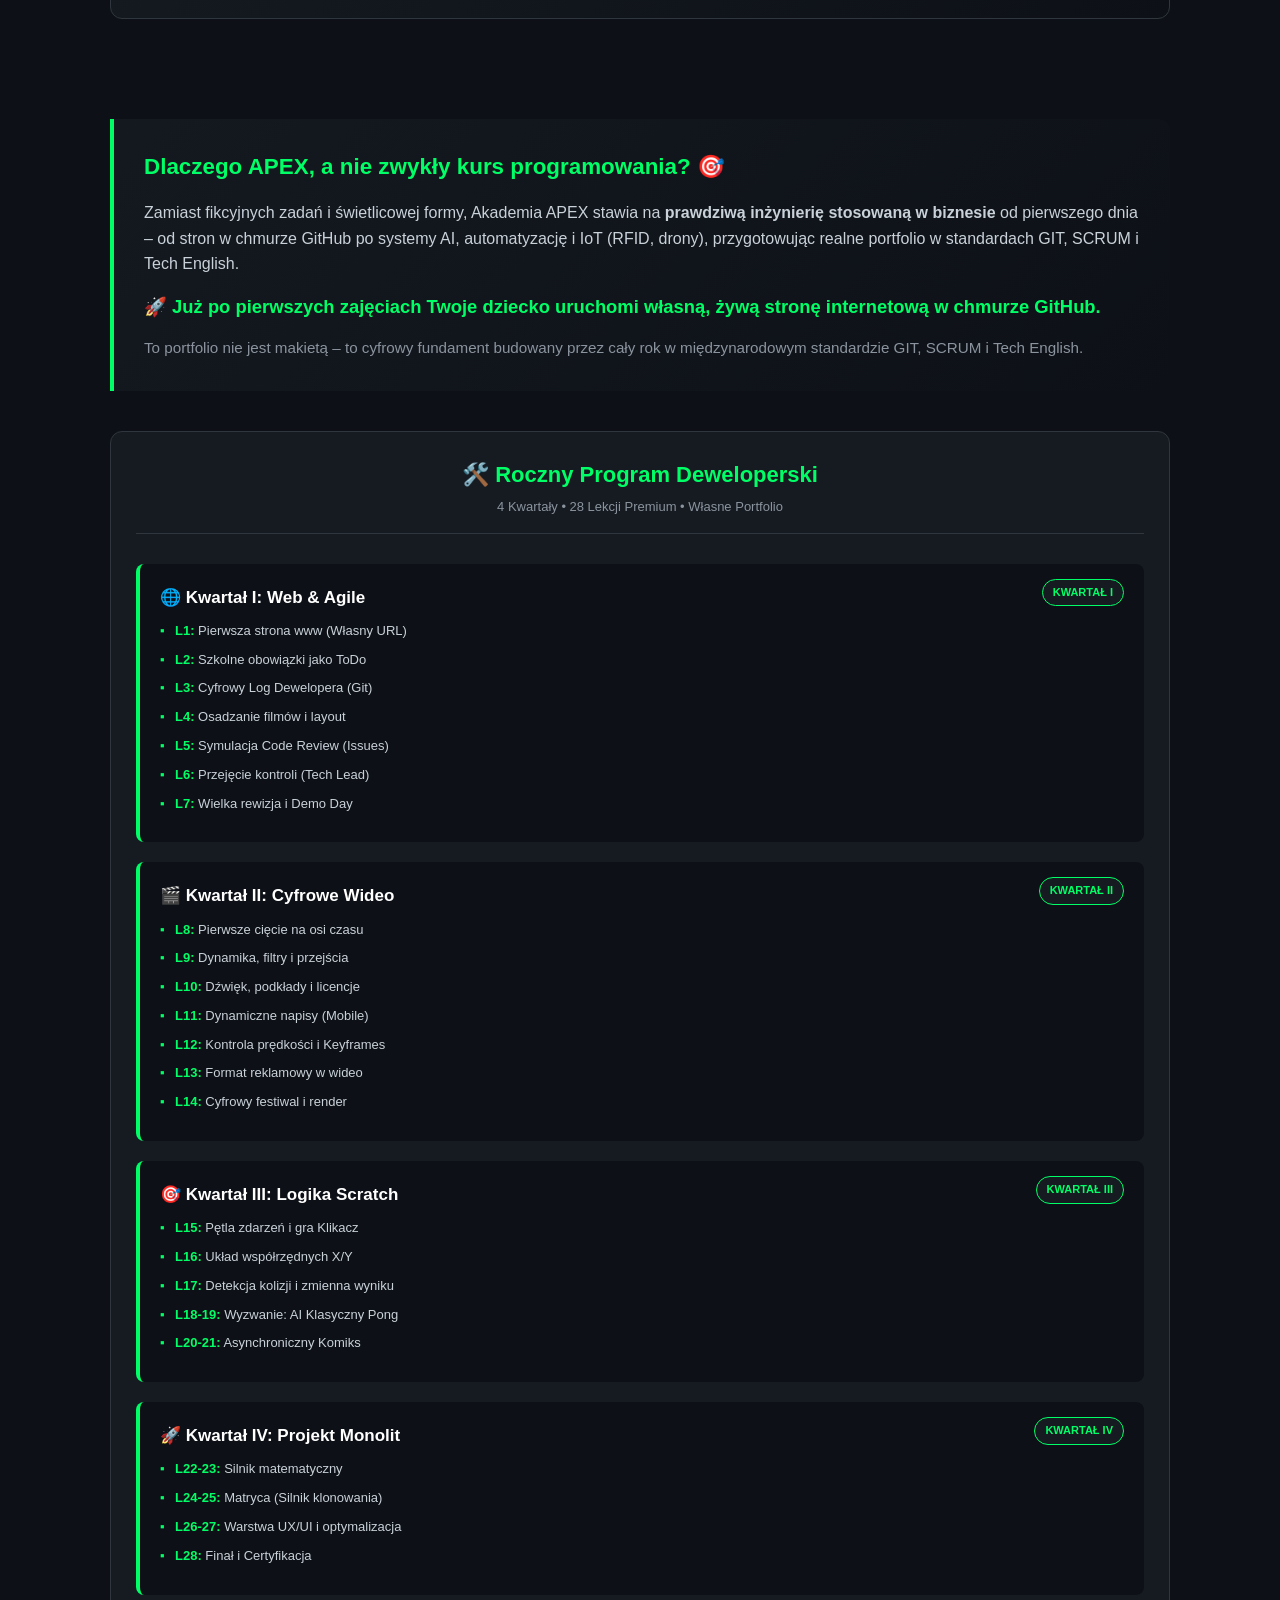
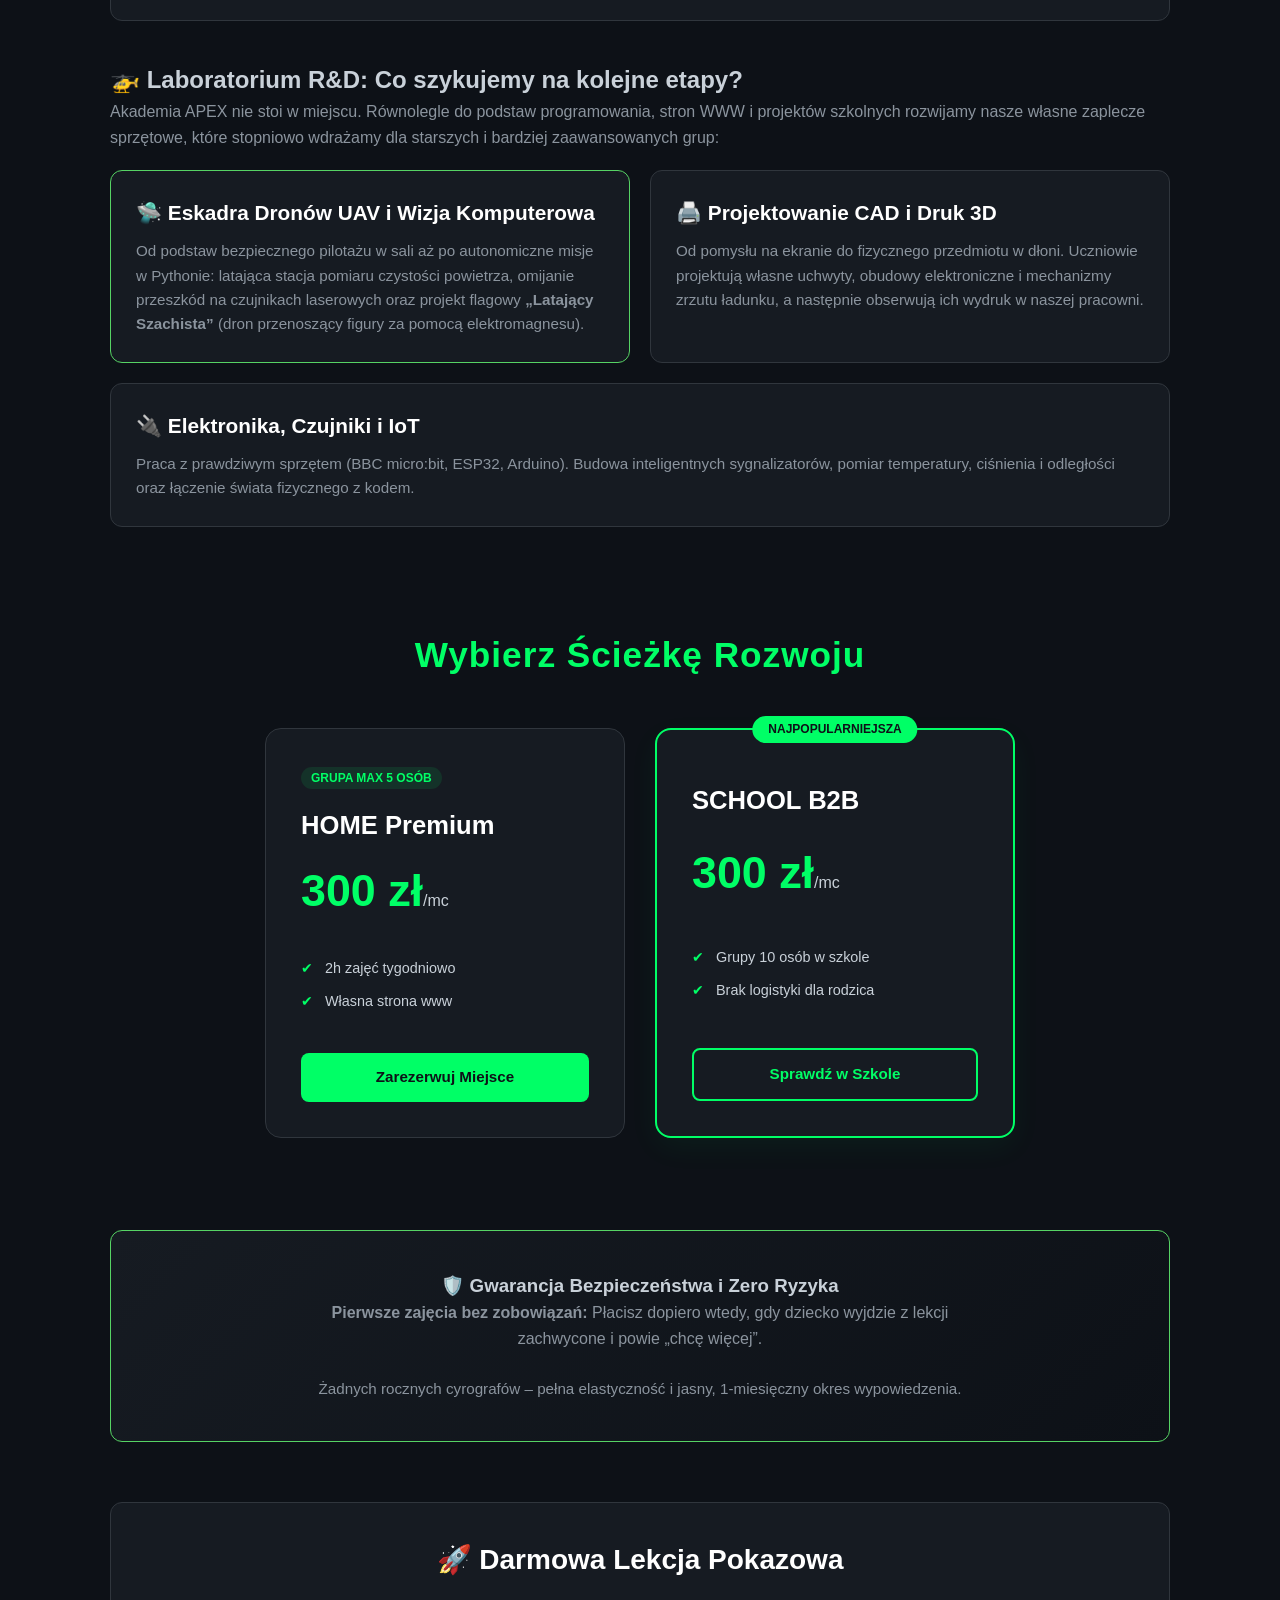
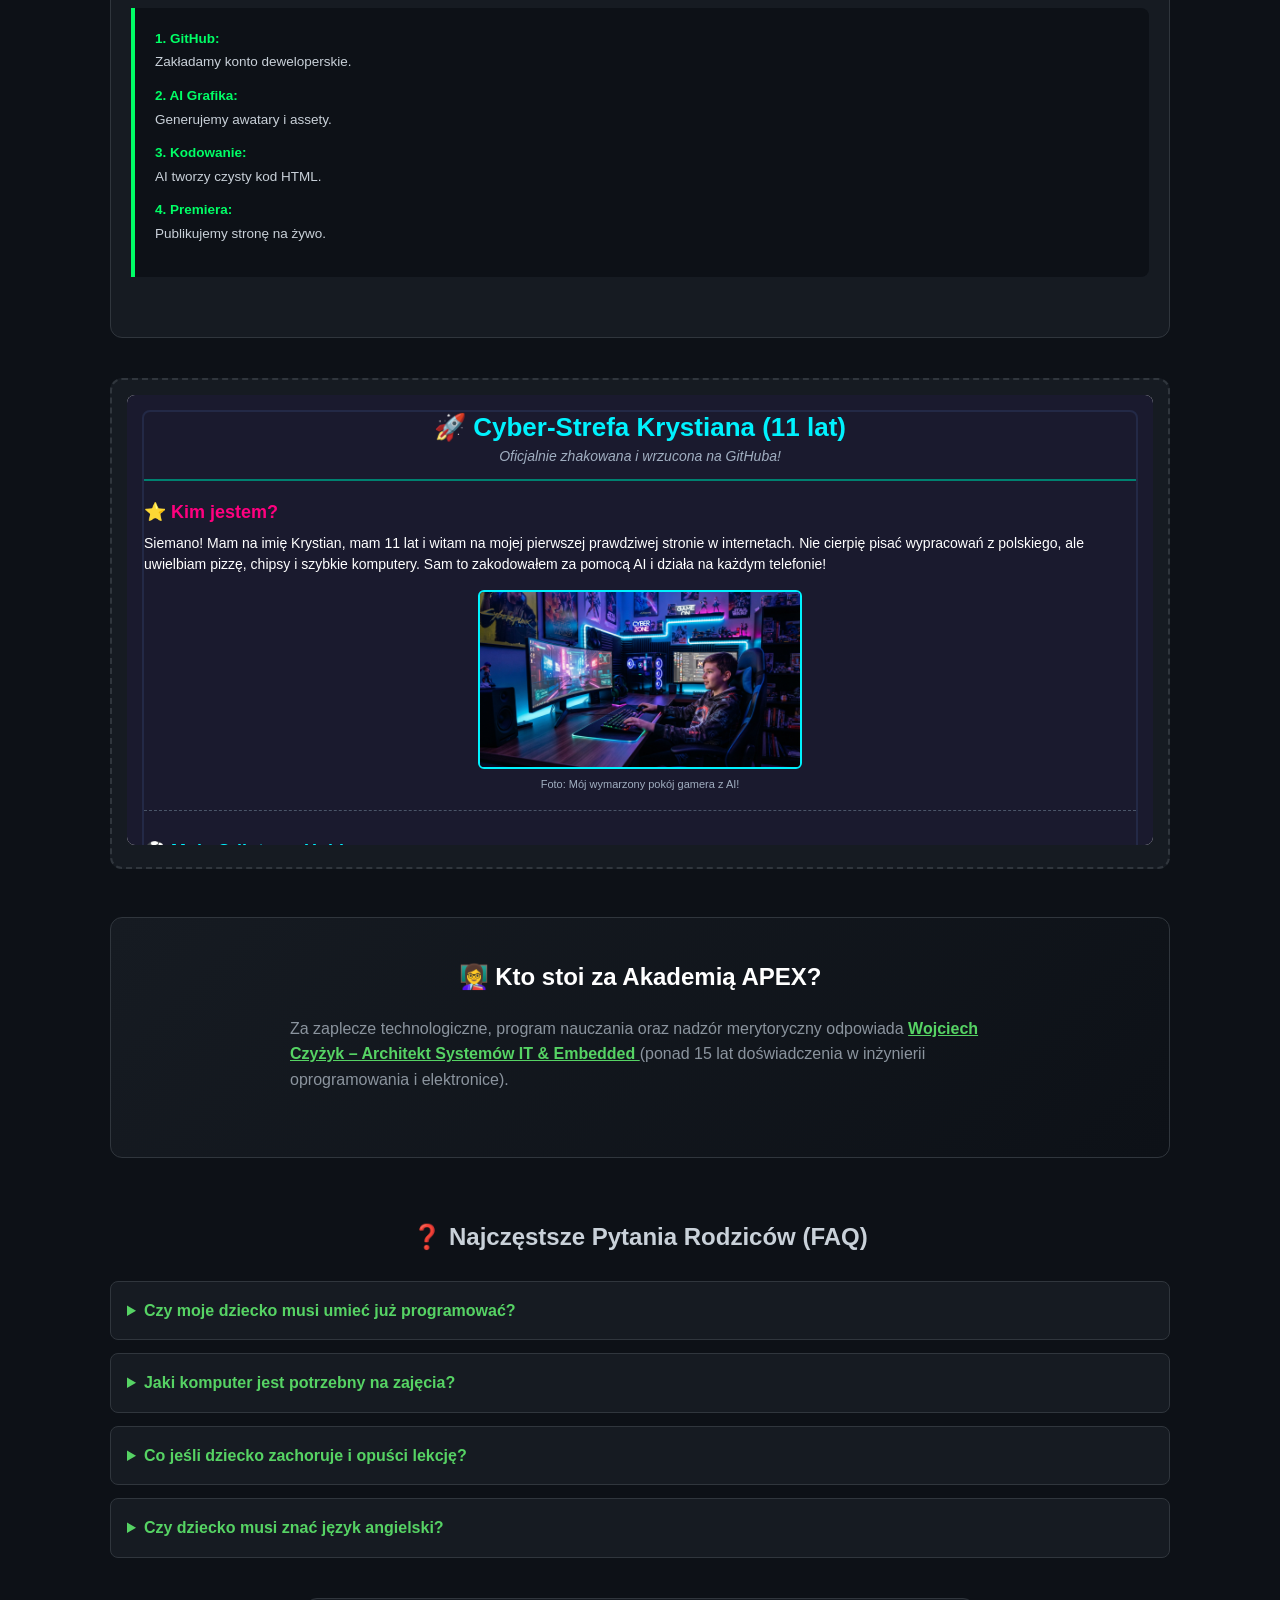
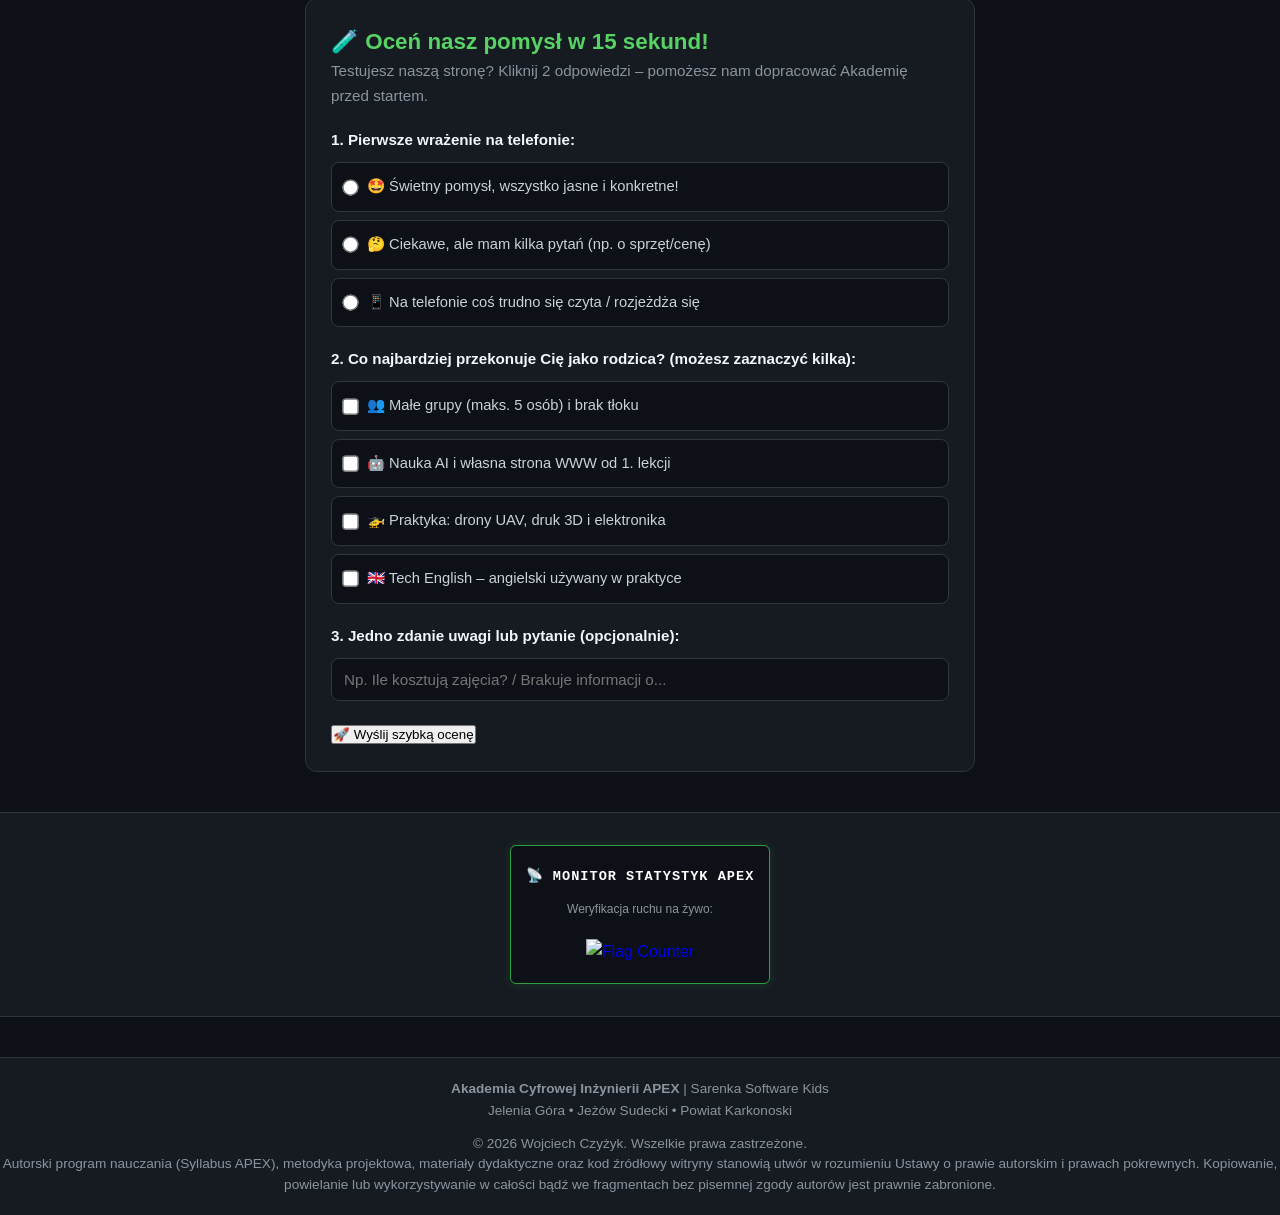
==== commit 50e813e9: "Update workshop descriptions and add new feature card" ====
--- a/index.html
+++ b/index.html
@@ -48,12 +48,13 @@
             <h3>Warsztaty w Twojej Szkole</h3>
             <p>Popołudniowe programy realizowane bezpośrednio w pracowniach komputerowych szkół podstawowych w Jeleniej Górze, Jeżowie Sudeckim i okolicach.</p>
         </div>
-        <div class="card">
-            <span class="card-icon">📊</span>
-            <h3>Zarządzanie jak w IT</h3>
-            <p>Uczymy organizacji pracy: własne tablice Kanban, planowanie Sprintów oraz realizacja projektów od A do Z.</p>
-        </div> 
-        <div class="card">
+       
+           <div class="feature-card">
+              <h3>📊 Organizacja Pracy i Cyfrowy Porządek</h3>
+              <p>Uczymy zarządzania jak w IT: własne tablice Kanban, planowanie Sprintów oraz realizacja projektów od A do Z. Jednocześnie wyrabiamy nawyk logicznego układania wiedzy i czystej struktury plików, co eliminuje chaos i ułatwia powtórki przed sprawdzianami.</p>
+            </div>
+   
+            <div class="card">
             <span class="card-icon">🛠️</span>
             <h3>Od Bitów do Algorytmów</h3>
             <p>Tworzymy autorskie gry, aplikacje i zaawansowane narzędzia matematyczne, budując trwałe fundamenty.</p>
@@ -65,10 +66,7 @@
              <p>Zajęcia prowadzimy po polsku (zero bariery na starcie), ale dzieci operują na oryginalnym, światowym języku IT (Git, kod, narzędzia AI).</p>
         </div>
 
-        <div class="card">
-              <h3>🗂️ Cyfrowy Porządek i Zarządzanie Wiedzą</h3>
-          <p>Uczymy dzieci logicznego układania informacji, tworzenia przejrzystych baz wiedzy i czystej struktury plików. Ten bezcenny nawyk eliminuje chaos w nauce szkolnej, ułatwia powtórki przed sprawdzianami i buduje samodzielność na lata.</p>
-        </div>
+      
             
     </section>
 
